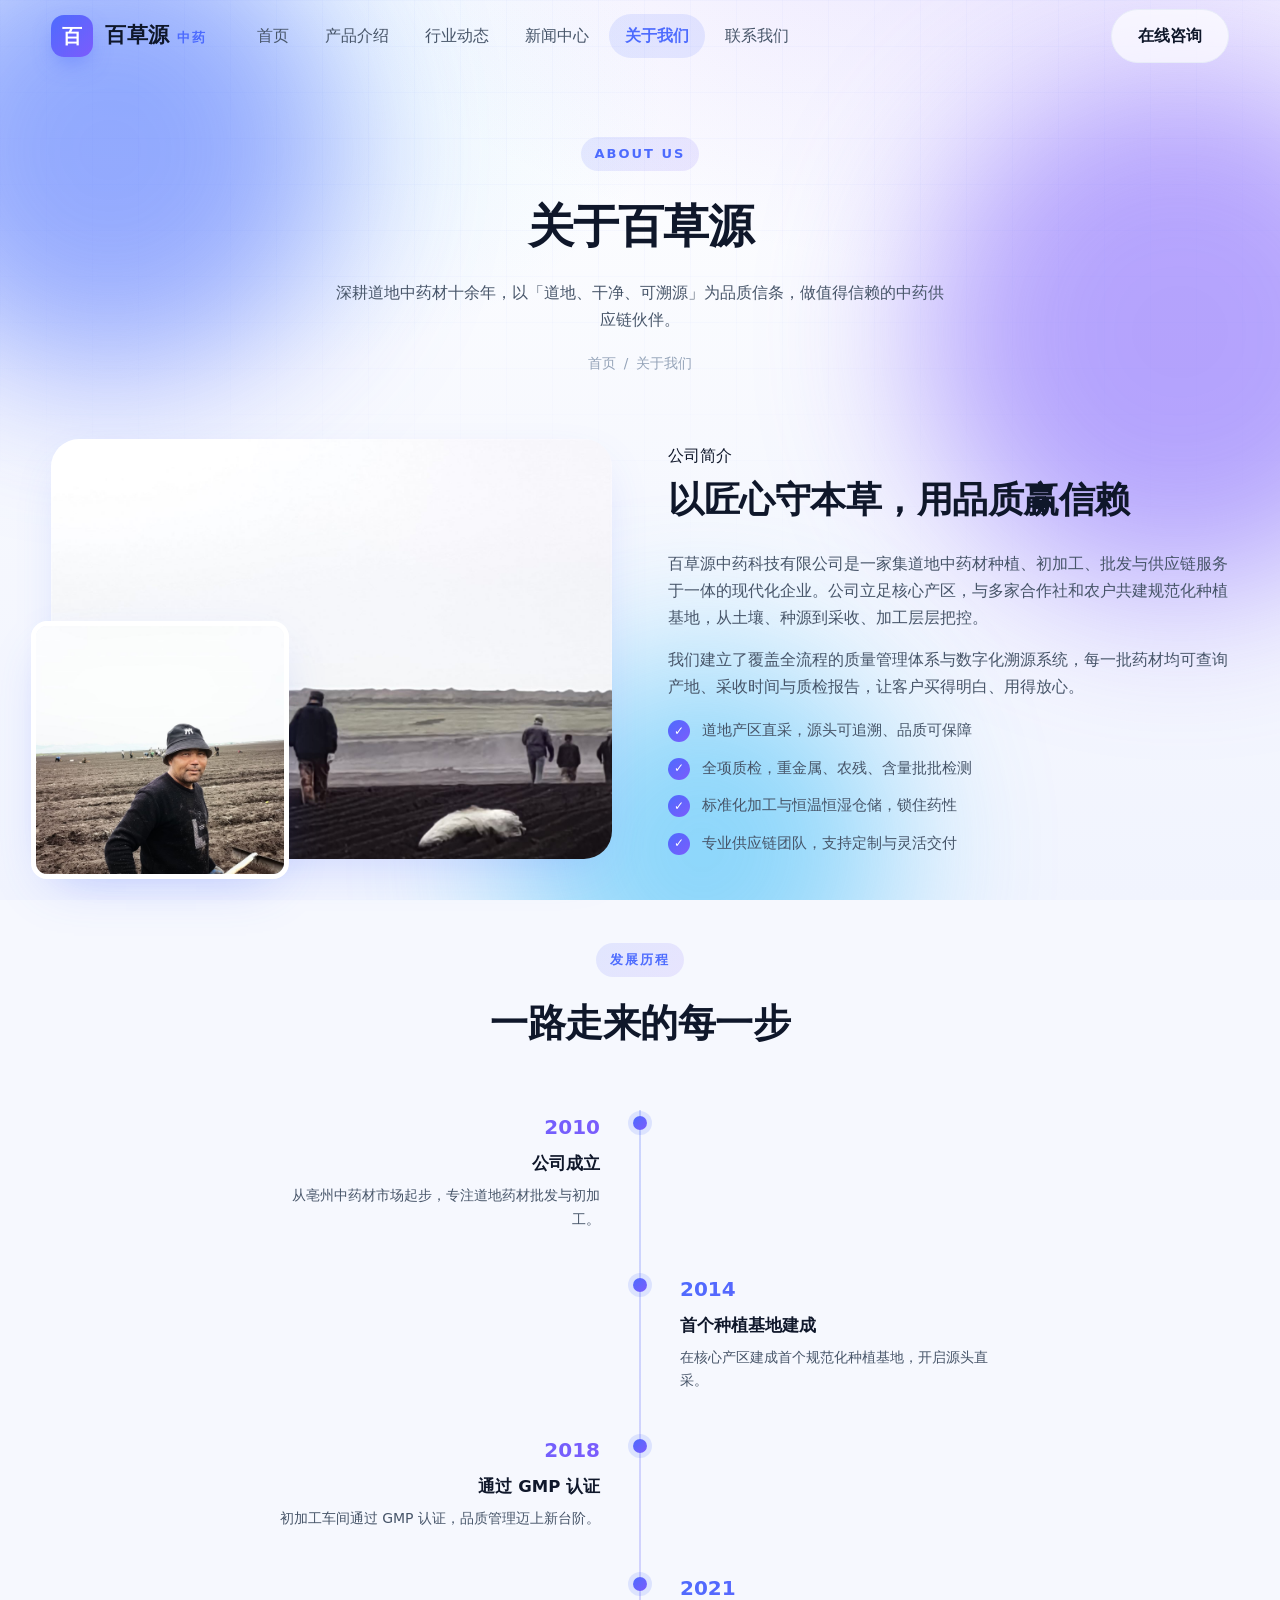
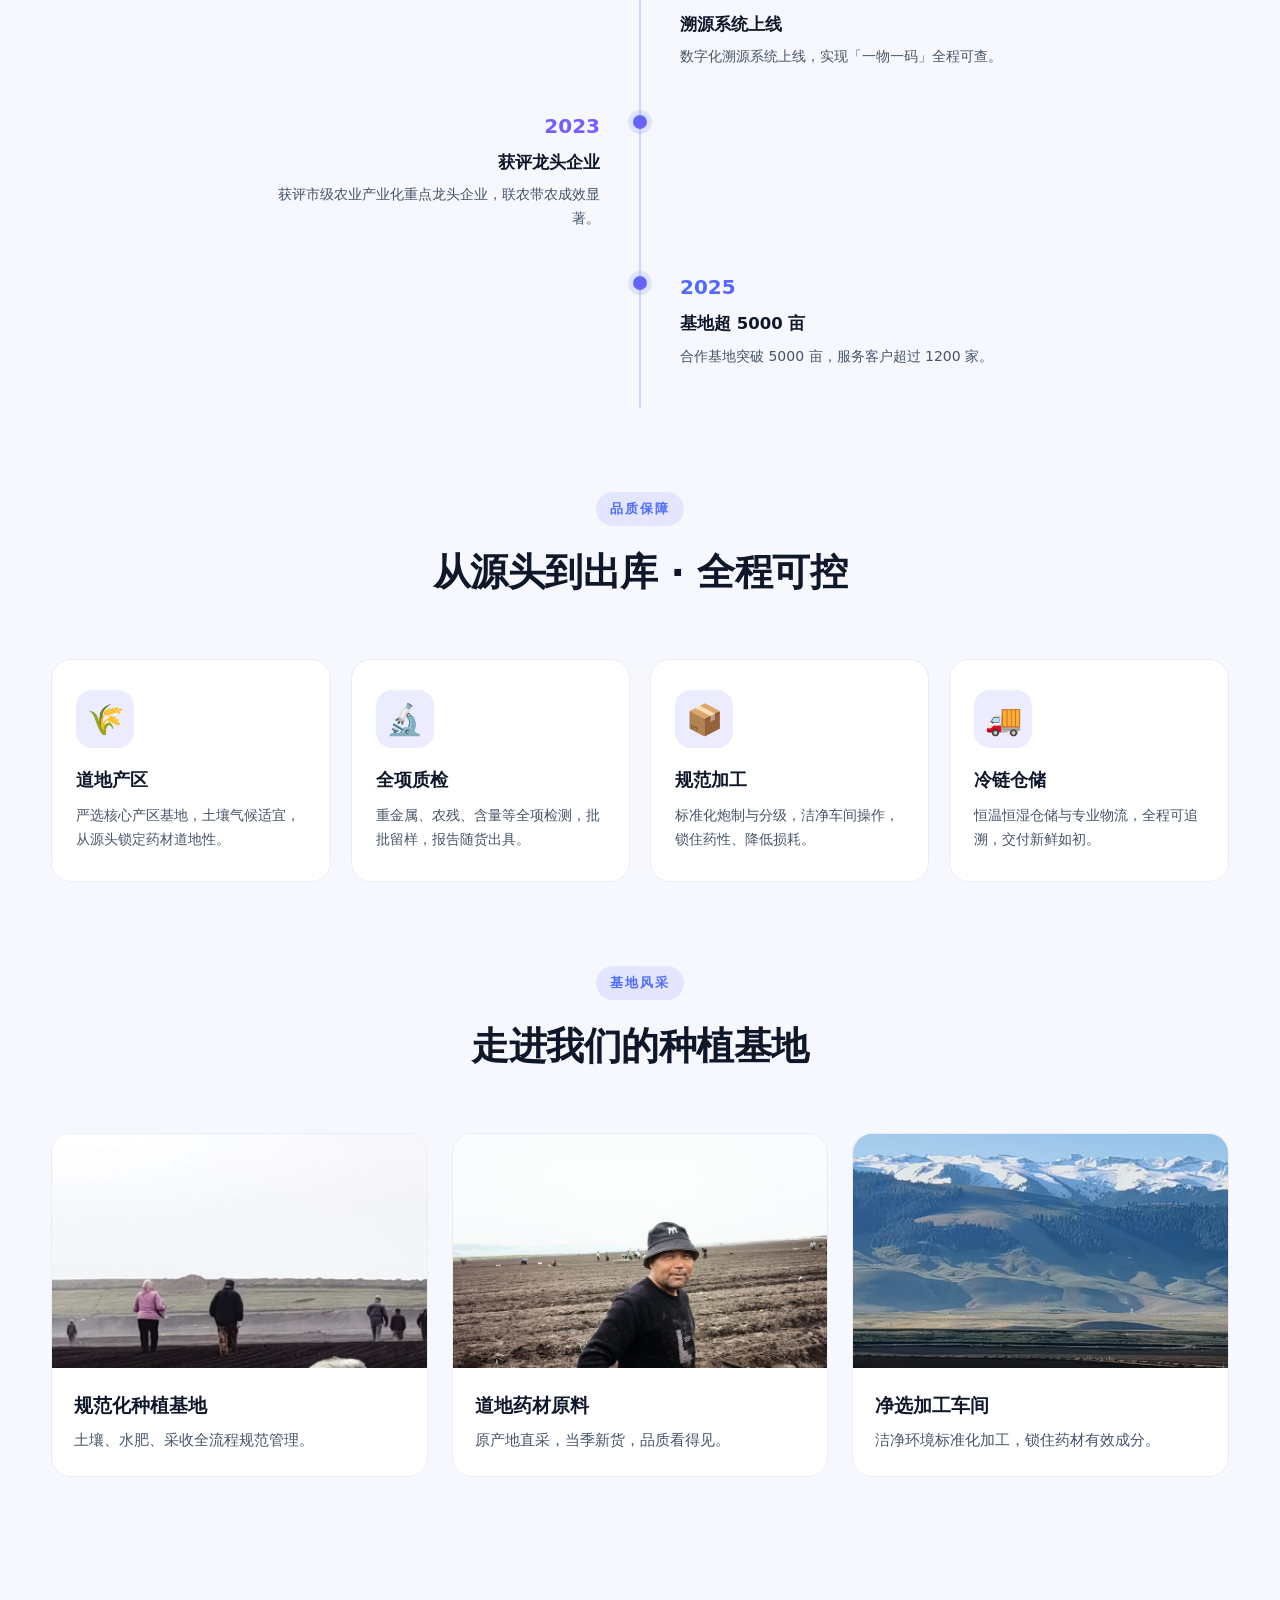
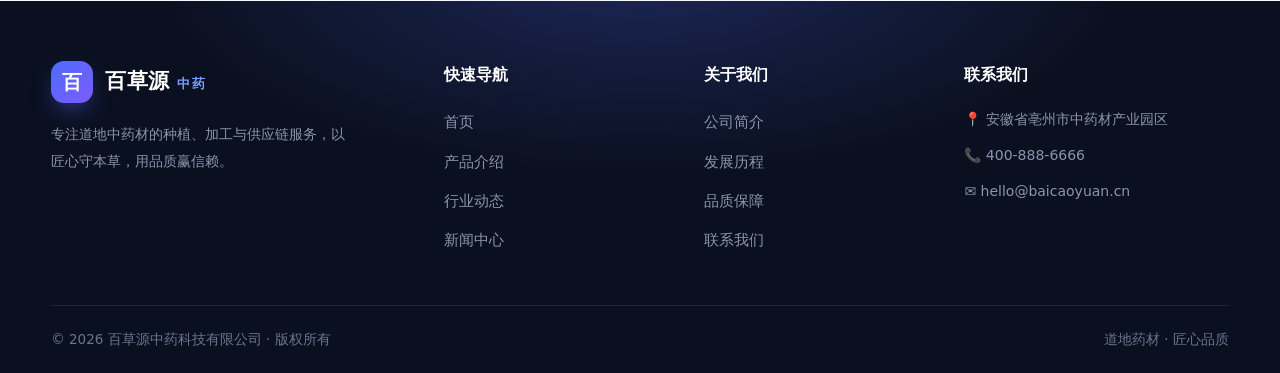
==== about.html @ f4ef61de "feat: 百草源中药公司官网（DeepSeek 光网风格静态站点）" ====
<!DOCTYPE html>
<html lang="zh-CN">
<head>
  <meta charset="UTF-8">
  <meta name="viewport" content="width=device-width, initial-scale=1.0">
  <title>关于我们 · 百草源中药</title>
  <meta name="description" content="了解百草源中药科技有限公司：公司简介、发展历程、品质保障体系与种植基地风采。">
  <link rel="icon" type="image/svg+xml" href="assets/images/favicon.svg">
  <link rel="stylesheet" href="assets/css/style.css">
</head>
<body>
  <div class="aurora" aria-hidden="true">
    <div class="aurora__orb aurora__orb--blue"></div>
    <div class="aurora__orb aurora__orb--violet"></div>
    <div class="aurora__orb aurora__orb--cyan"></div>
    <div class="aurora__grid"></div>
  </div>

  <header class="nav">
    <div class="container nav__inner">
      <a class="brand" href="index.html"><span class="brand__mark">百</span><span class="brand__text">百草源<small>中药</small></span></a>
      <nav class="nav__links" id="navLinks">
        <a href="index.html">首页</a>
        <a href="products.html">产品介绍</a>
        <a href="industry.html">行业动态</a>
        <a href="news.html">新闻中心</a>
        <a href="about.html" class="active">关于我们</a>
        <a href="contact.html">联系我们</a>
      </nav>
      <div class="nav__actions">
        <a class="btn btn--ghost" href="contact.html">在线咨询</a>
        <button class="nav__toggle" id="navToggle" aria-label="菜单"><span></span><span></span><span></span></button>
      </div>
    </div>
  </header>

  <main>
    <section class="page-head">
      <div class="container">
        <span class="tag">ABOUT US</span>
        <h1>关于百草源</h1>
        <p>深耕道地中药材十余年，以「道地、干净、可溯源」为品质信条，做值得信赖的中药供应链伙伴。</p>
        <div class="breadcrumb"><a href="index.html">首页</a><span>/</span><span>关于我们</span></div>
      </div>
    </section>

    <!-- 公司简介 -->
    <section class="section" style="padding-top:20px">
      <div class="container about-grid">
        <div class="about-media reveal">
          <div class="frame"><img src="assets/images/gallery-01.jpg" alt="百草源种植基地"></div>
          <div class="sub"><img src="assets/images/gallery-02.jpg" alt="药材实拍"></div>
        </div>
        <div class="about-copy reveal d1">
          <span class="tag">公司简介</span>
          <h2>以匠心守本草，用品质赢信赖</h2>
          <p>百草源中药科技有限公司是一家集道地中药材种植、初加工、批发与供应链服务于一体的现代化企业。公司立足核心产区，与多家合作社和农户共建规范化种植基地，从土壤、种源到采收、加工层层把控。</p>
          <p>我们建立了覆盖全流程的质量管理体系与数字化溯源系统，每一批药材均可查询产地、采收时间与质检报告，让客户买得明白、用得放心。</p>
          <ul class="points">
            <li>道地产区直采，源头可追溯、品质可保障</li>
            <li>全项质检，重金属、农残、含量批批检测</li>
            <li>标准化加工与恒温恒湿仓储，锁住药性</li>
            <li>专业供应链团队，支持定制与灵活交付</li>
          </ul>
        </div>
      </div>
    </section>

    <!-- 发展历程 -->
    <section class="section" id="history" style="padding-top:0">
      <div class="container">
        <div class="sec-head reveal">
          <span class="tag">发展历程</span>
          <h2>一路走来的每一步</h2>
        </div>
        <div class="timeline">
          <div class="tl-item reveal"><div class="year">2010</div><h4>公司成立</h4><p>从亳州中药材市场起步，专注道地药材批发与初加工。</p></div>
          <div class="tl-item reveal"><div class="year">2014</div><h4>首个种植基地建成</h4><p>在核心产区建成首个规范化种植基地，开启源头直采。</p></div>
          <div class="tl-item reveal"><div class="year">2018</div><h4>通过 GMP 认证</h4><p>初加工车间通过 GMP 认证，品质管理迈上新台阶。</p></div>
          <div class="tl-item reveal"><div class="year">2021</div><h4>溯源系统上线</h4><p>数字化溯源系统上线，实现「一物一码」全程可查。</p></div>
          <div class="tl-item reveal"><div class="year">2023</div><h4>获评龙头企业</h4><p>获评市级农业产业化重点龙头企业，联农带农成效显著。</p></div>
          <div class="tl-item reveal"><div class="year">2025</div><h4>基地超 5000 亩</h4><p>合作基地突破 5000 亩，服务客户超过 1200 家。</p></div>
        </div>
      </div>
    </section>

    <!-- 品质保障 -->
    <section class="section" id="quality" style="padding-top:0">
      <div class="container">
        <div class="sec-head reveal">
          <span class="tag">品质保障</span>
          <h2>从源头到出库 · 全程可控</h2>
        </div>
        <div class="features">
          <div class="feature reveal"><div class="feature__ico">🌾</div><h3>道地产区</h3><p>严选核心产区基地，土壤气候适宜，从源头锁定药材道地性。</p></div>
          <div class="feature reveal d1"><div class="feature__ico">🔬</div><h3>全项质检</h3><p>重金属、农残、含量等全项检测，批批留样，报告随货出具。</p></div>
          <div class="feature reveal d2"><div class="feature__ico">📦</div><h3>规范加工</h3><p>标准化炮制与分级，洁净车间操作，锁住药性、降低损耗。</p></div>
          <div class="feature reveal d3"><div class="feature__ico">🚚</div><h3>冷链仓储</h3><p>恒温恒湿仓储与专业物流，全程可追溯，交付新鲜如初。</p></div>
        </div>
      </div>
    </section>

    <!-- 基地风采 -->
    <section class="section" style="padding-top:0">
      <div class="container">
        <div class="sec-head reveal">
          <span class="tag">基地风采</span>
          <h2>走进我们的种植基地</h2>
        </div>
        <div class="news-grid">
          <div class="card reveal"><div class="card__media"><img src="assets/images/gallery-01.jpg" alt="基地一"></div><div class="card__body"><h3>规范化种植基地</h3><p>土壤、水肥、采收全流程规范管理。</p></div></div>
          <div class="card reveal d1"><div class="card__media"><img src="assets/images/gallery-02.jpg" alt="基地二"></div><div class="card__body"><h3>道地药材原料</h3><p>原产地直采，当季新货，品质看得见。</p></div></div>
          <div class="card reveal d2"><div class="card__media"><img src="assets/images/gallery-03.jpg" alt="基地三"></div><div class="card__body"><h3>净选加工车间</h3><p>洁净环境标准化加工，锁住药材有效成分。</p></div></div>
        </div>
      </div>
    </section>
  </main>

  <footer class="footer">
    <div class="container">
      <div class="footer__inner">
        <div>
          <a class="brand" href="index.html"><span class="brand__mark">百</span><span class="brand__text">百草源<small>中药</small></span></a>
          <p class="about">专注道地中药材的种植、加工与供应链服务，以匠心守本草，用品质赢信赖。</p>
        </div>
        <div class="footer__col">
          <h4>快速导航</h4>
          <ul><li><a href="index.html">首页</a></li><li><a href="products.html">产品介绍</a></li><li><a href="industry.html">行业动态</a></li><li><a href="news.html">新闻中心</a></li></ul>
        </div>
        <div class="footer__col">
          <h4>关于我们</h4>
          <ul><li><a href="about.html">公司简介</a></li><li><a href="about.html#history">发展历程</a></li><li><a href="about.html#quality">品质保障</a></li><li><a href="contact.html">联系我们</a></li></ul>
        </div>
        <div class="footer__col">
          <h4>联系我们</h4>
          <ul class="footer__contact">
            <li>📍 安徽省亳州市中药材产业园区</li>
            <li>📞 400-888-6666</li>
            <li>✉️ hello@baicaoyuan.cn</li>
          </ul>
        </div>
      </div>
      <div class="footer__bottom">
        <span>© <span data-year></span> 百草源中药科技有限公司 · 版权所有</span>
        <span>道地药材 · 匠心品质</span>
      </div>
    </div>
  </footer>

  <button class="toTop" id="toTop" aria-label="回到顶部">↑</button>
  <div class="toast" id="toast"></div>
  <script src="assets/js/main.js"></script>
</body>
</html>
---- assets/css/style.css ----
/* ============================================================
   百草源中药 · 官网样式
   设计语言：DeepSeek 光网风格
   浅色底 · 蓝紫渐变 · 柔和光晕 · 光网网格 · 圆角卡片 · 现代排版
   ============================================================ */

:root {
  --blue: #4D6BFE;
  --blue-600: #3b57e0;
  --violet: #7C5CFC;
  --purple: #8B5CF6;
  --cyan: #38BDF8;
  --ink: #0f172a;
  --ink-2: #475569;
  --ink-3: #94a3b8;
  --bg: #f6f8fe;
  --card: #ffffff;
  --line: #e8ecf8;
  --grad: linear-gradient(135deg, #4D6BFE 0%, #7C5CFC 100%);
  --grad-soft: linear-gradient(135deg, rgba(77,107,254,.12), rgba(124,92,252,.12));
  --radius: 20px;
  --radius-lg: 28px;
  --shadow: 0 18px 50px -18px rgba(77, 107, 254, .28);
  --shadow-sm: 0 6px 24px -10px rgba(15, 23, 42, .12);
  --font: "PingFang SC", "Microsoft YaHei", "Helvetica Neue", system-ui, -apple-system, "Segoe UI", Roboto, Arial, sans-serif;
  --ease: cubic-bezier(.22, .61, .36, 1);
}

* { margin: 0; padding: 0; box-sizing: border-box; }
html { scroll-behavior: smooth; -webkit-text-size-adjust: 100%; }
body {
  font-family: var(--font);
  color: var(--ink);
  background: var(--bg);
  line-height: 1.7;
  overflow-x: hidden;
  min-height: 100vh;
}
img { max-width: 100%; display: block; }
a { color: inherit; text-decoration: none; }
ul { list-style: none; }
button { font-family: inherit; cursor: pointer; border: none; background: none; }
.container { width: min(1180px, 92%); margin-inline: auto; }
.section { padding: 84px 0; position: relative; }

/* ---------- 光网背景 ---------- */
.aurora {
  position: fixed; inset: 0; z-index: -2; overflow: hidden;
  background:
    radial-gradient(1200px 600px at 80% -10%, rgba(124, 92, 252, .16), transparent 60%),
    radial-gradient(900px 500px at 10% 10%, rgba(56, 189, 248, .14), transparent 60%),
    linear-gradient(180deg, #ffffff 0%, #f6f8fe 55%, #f1f4fe 100%);
}
.aurora__grid {
  position: absolute; inset: 0; opacity: .55;
  background-image:
    linear-gradient(rgba(77, 107, 254, .05) 1px, transparent 1px),
    linear-gradient(90deg, rgba(77, 107, 254, .05) 1px, transparent 1px);
  background-size: 46px 46px;
  -webkit-mask-image: radial-gradient(ellipse 90% 70% at 50% 0%, #000 40%, transparent 100%);
          mask-image: radial-gradient(ellipse 90% 70% at 50% 0%, #000 40%, transparent 100%);
}
.aurora__orb { position: absolute; border-radius: 50%; filter: blur(80px); opacity: .55; }
.aurora__orb--blue  { width: 460px; height: 460px; left: -120px; top: -80px; background: #4D6BFE; animation: float1 14s var(--ease) infinite; }
.aurora__orb--violet{ width: 520px; height: 520px; right: -160px; top: 8%; background: #7C5CFC; animation: float2 18s var(--ease) infinite; }
.aurora__orb--cyan  { width: 380px; height: 380px; left: 40%; bottom: -140px; background: #38BDF8; animation: float3 20s var(--ease) infinite; }
@keyframes float1 { 50% { transform: translate(40px, 60px) scale(1.08); } }
@keyframes float2 { 50% { transform: translate(-50px, 40px) scale(1.12); } }
@keyframes float3 { 50% { transform: translate(30px, -50px) scale(1.05); } }

/* ---------- 导航 ---------- */
.nav {
  position: sticky; top: 0; z-index: 50;
  transition: background .3s, box-shadow .3s, border-color .3s;
  border-bottom: 1px solid transparent;
}
.nav.scrolled {
  background: rgba(255, 255, 255, .8);
  backdrop-filter: saturate(180%) blur(14px);
  -webkit-backdrop-filter: saturate(180%) blur(14px);
  border-bottom-color: var(--line);
  box-shadow: 0 6px 30px -18px rgba(15, 23, 42, .18);
}
.nav__inner { display: flex; align-items: center; gap: 26px; height: 72px; }
.brand { display: flex; align-items: center; gap: 12px; flex-shrink: 0; }
.brand__mark {
  width: 42px; height: 42px; display: grid; place-items: center;
  background: var(--grad); color: #fff; font-weight: 700; font-size: 20px;
  border-radius: 13px; box-shadow: 0 10px 24px -8px rgba(77, 107, 254, .7);
  position: relative; overflow: hidden;
}
.brand__mark::after {
  content: ""; position: absolute; inset: 0;
  background: linear-gradient(120deg, transparent 30%, rgba(255,255,255,.5) 50%, transparent 70%);
  transform: translateX(-100%); animation: shine 4.5s var(--ease) infinite;
}
@keyframes shine { 60%, 100% { transform: translateX(100%); } }
.brand__text { font-size: 21px; font-weight: 800; letter-spacing: .5px; display: flex; align-items: baseline; gap: 7px; }
.brand__text small { font-size: 13px; font-weight: 600; color: var(--blue); letter-spacing: 2px; }
.nav__links { display: flex; gap: 4px; margin-left: 8px; }
.nav__links a {
  padding: 9px 16px; border-radius: 999px; font-size: 15.5px; font-weight: 500;
  color: var(--ink-2); transition: color .2s, background .2s; white-space: nowrap;
}
.nav__links a:hover { color: var(--blue); background: rgba(77, 107, 254, .08); }
.nav__links a.active { color: var(--blue); background: rgba(77, 107, 254, .12); font-weight: 600; }
.nav__actions { margin-left: auto; display: flex; align-items: center; gap: 12px; }
.nav__toggle { display: none; width: 42px; height: 42px; border-radius: 12px; border: 1px solid var(--line); background: #fff; }
.nav__toggle span { display: block; width: 18px; height: 2px; background: var(--ink); margin: 4px auto; border-radius: 2px; transition: .3s; }
.nav__toggle.open span:nth-child(1) { transform: translateY(6px) rotate(45deg); }
.nav__toggle.open span:nth-child(2) { opacity: 0; }
.nav__toggle.open span:nth-child(3) { transform: translateY(-6px) rotate(-45deg); }

/* ---------- 按钮 ---------- */
.btn {
  display: inline-flex; align-items: center; justify-content: center; gap: 8px;
  padding: 13px 26px; border-radius: 999px; font-size: 15.5px; font-weight: 600;
  transition: transform .2s var(--ease), box-shadow .2s, background .2s, color .2s;
  white-space: nowrap;
}
.btn--primary { background: var(--grad); color: #fff; box-shadow: 0 14px 30px -12px rgba(77, 107, 254, .8); }
.btn--primary:hover { transform: translateY(-2px); box-shadow: 0 20px 40px -14px rgba(77, 107, 254, .9); }
.btn--ghost { background: rgba(255, 255, 255, .7); border: 1px solid var(--line); color: var(--ink); }
.btn--ghost:hover { border-color: var(--blue); color: var(--blue); transform: translateY(-2px); }
.btn--white { background: #fff; color: var(--blue); box-shadow: 0 12px 28px -14px rgba(15,23,42,.4); }
.btn--white:hover { transform: translateY(-2px); }

/* ---------- Hero ---------- */
.hero { position: relative; padding: 76px 0 96px; }
.hero__inner { display: grid; grid-template-columns: 1.05fr .95fr; gap: 56px; align-items: center; }
.hero__eyebrow {
  display: inline-flex; align-items: center; gap: 8px; padding: 7px 15px;
  border-radius: 999px; background: var(--grad-soft); color: var(--blue);
  font-size: 14px; font-weight: 600; margin-bottom: 22px;
}
.hero__eyebrow::before { content: ""; width: 8px; height: 8px; border-radius: 50%; background: var(--grad); }
.hero h1 { font-size: clamp(34px, 5vw, 56px); line-height: 1.15; font-weight: 800; letter-spacing: -1px; }
.hero h1 .grad {
  background: var(--grad); -webkit-background-clip: text; background-clip: text; color: transparent;
}
.hero__sub { margin: 22px 0 32px; color: var(--ink-2); font-size: 18px; max-width: 52ch; }
.hero__cta { display: flex; gap: 14px; flex-wrap: wrap; }
.hero__trust { display: flex; gap: 28px; margin-top: 38px; flex-wrap: wrap; }
.hero__trust div b { display: block; font-size: 20px; font-weight: 800; color: var(--ink); }
.hero__trust div span { font-size: 13.5px; color: var(--ink-3); }

.hero__media { position: relative; }
.hero__frame {
  position: relative; border-radius: var(--radius-lg); overflow: hidden;
  aspect-ratio: 4 / 3; box-shadow: var(--shadow); border: 1px solid rgba(255,255,255,.7);
  background: #e9edfb;
}
.hero__frame img { width: 100%; height: 100%; object-fit: cover; position: absolute; inset: 0; opacity: 0; transition: opacity 1s var(--ease); }
.hero__frame img.active { opacity: 1; }
.hero__dots { position: absolute; bottom: 16px; left: 50%; transform: translateX(-50%); display: flex; gap: 8px; z-index: 3; }
.hero__dots button { width: 9px; height: 9px; border-radius: 999px; background: rgba(255,255,255,.55); transition: .3s; }
.hero__dots button.active { width: 26px; background: #fff; }
.hero__badge {
  position: absolute; top: 22px; left: 22px; z-index: 3; background: rgba(255,255,255,.85);
  backdrop-filter: blur(8px); border: 1px solid rgba(255,255,255,.9); border-radius: 16px;
  padding: 12px 18px; box-shadow: var(--shadow-sm); display: flex; align-items: center; gap: 12px;
}
.hero__badge b { font-size: 22px; background: var(--grad); -webkit-background-clip: text; background-clip: text; color: transparent; }
.hero__badge span { font-size: 13px; color: var(--ink-2); line-height: 1.4; }
.hero__float {
  position: absolute; right: -14px; bottom: 34px; z-index: 3; background: #fff; border-radius: 18px;
  padding: 14px 18px; box-shadow: var(--shadow); display: flex; align-items: center; gap: 12px;
  animation: bob 5s var(--ease) infinite;
}
.hero__float .ico { width: 42px; height: 42px; border-radius: 12px; background: var(--grad-soft); display: grid; place-items: center; color: var(--blue); font-size: 20px; }
.hero__float b { display: block; font-size: 15px; }
.hero__float span { font-size: 12.5px; color: var(--ink-3); }
@keyframes bob { 50% { transform: translateY(-10px); } }

/* ---------- 统计条 ---------- */
.stats { margin-top: -24px; position: relative; z-index: 4; }
.stats__inner {
  display: grid; grid-template-columns: repeat(4, 1fr); gap: 18px;
  background: #fff; border: 1px solid var(--line); border-radius: var(--radius-lg);
  padding: 32px 24px; box-shadow: var(--shadow);
}
.stat { text-align: center; position: relative; }
.stat + .stat::before { content: ""; position: absolute; left: 0; top: 12%; height: 76%; width: 1px; background: var(--line); }
.stat b { font-size: clamp(28px, 3.4vw, 40px); font-weight: 800; background: var(--grad); -webkit-background-clip: text; background-clip: text; color: transparent; }
.stat span { display: block; color: var(--ink-2); font-size: 14.5px; margin-top: 4px; }

/* ---------- 区块标题 ---------- */
.sec-head { max-width: 640px; margin: 0 auto 54px; text-align: center; }
.sec-head--left { margin: 0 0 40px; text-align: left; }
.sec-head .tag {
  display: inline-block; font-size: 13px; font-weight: 700; letter-spacing: 2px;
  color: var(--blue); background: var(--grad-soft); padding: 6px 14px; border-radius: 999px; margin-bottom: 14px;
}
.sec-head h2 { font-size: clamp(26px, 3.4vw, 38px); font-weight: 800; letter-spacing: -.5px; }
.sec-head p { color: var(--ink-2); margin-top: 14px; font-size: 16.5px; }

/* ---------- 品类卡片 ---------- */
.cats { display: grid; grid-template-columns: repeat(4, 1fr); gap: 20px; }
.cat {
  background: #fff; border: 1px solid var(--line); border-radius: var(--radius);
  padding: 30px 26px; transition: transform .3s var(--ease), box-shadow .3s, border-color .3s;
  position: relative; overflow: hidden;
}
.cat::after { content: ""; position: absolute; inset: 0; background: var(--grad); opacity: 0; transition: opacity .3s; }
.cat:hover { transform: translateY(-6px); box-shadow: var(--shadow); border-color: transparent; }
.cat:hover * { position: relative; z-index: 2; color: #fff; }
.cat:hover::after { opacity: .96; }
.cat__ico {
  width: 54px; height: 54px; border-radius: 15px; background: var(--grad-soft);
  display: grid; place-items: center; font-size: 26px; margin-bottom: 18px; transition: .3s;
}
.cat:hover .cat__ico { background: rgba(255,255,255,.2); }
.cat h3 { font-size: 19px; font-weight: 700; margin-bottom: 8px; }
.cat p { font-size: 14.5px; color: var(--ink-2); transition: color .3s; }
.cat:hover p { color: rgba(255,255,255,.85); }
.cat__more { display: inline-flex; align-items: center; gap: 6px; margin-top: 16px; font-size: 14px; font-weight: 600; color: var(--blue); transition: color .3s; }
.cat:hover .cat__more { color: #fff; }

/* ---------- 产品 ---------- */
.products { display: grid; grid-template-columns: repeat(3, 1fr); gap: 24px; }
.card {
  background: #fff; border: 1px solid var(--line); border-radius: var(--radius); overflow: hidden;
  transition: transform .3s var(--ease), box-shadow .3s; display: flex; flex-direction: column;
}
.card:hover { transform: translateY(-8px); box-shadow: var(--shadow); }
.card__media { position: relative; aspect-ratio: 4 / 3; overflow: hidden; background: #eef1fb; }
.card__media img { width: 100%; height: 100%; object-fit: cover; transition: transform .6s var(--ease); }
.card:hover .card__media img { transform: scale(1.07); }
.card__tag {
  position: absolute; top: 14px; left: 14px; background: rgba(255,255,255,.9); backdrop-filter: blur(6px);
  color: var(--blue); font-size: 12.5px; font-weight: 600; padding: 5px 12px; border-radius: 999px;
}
.card__body { padding: 22px 22px 24px; display: flex; flex-direction: column; flex: 1; }
.card__body h3 { font-size: 18.5px; font-weight: 700; margin-bottom: 6px; }
.card__body .latin { font-size: 12.5px; color: var(--ink-3); font-style: italic; margin-bottom: 10px; }
.card__body p { font-size: 14.5px; color: var(--ink-2); flex: 1; }
.card__foot { margin-top: 16px; padding-top: 16px; border-top: 1px dashed var(--line); display: flex; align-items: center; justify-content: space-between; }
.card__foot span { font-size: 13px; color: var(--ink-3); }
.card__foot .link { font-size: 14px; font-weight: 600; color: var(--blue); display: inline-flex; align-items: center; gap: 5px; }
.card__foot .link:hover { gap: 9px; } .card__foot .link { transition: gap .2s; }

/* 筛选 */
.filter { display: flex; gap: 10px; flex-wrap: wrap; justify-content: center; margin-bottom: 42px; }
.filter button {
  padding: 10px 20px; border-radius: 999px; font-size: 14.5px; font-weight: 600; color: var(--ink-2);
  background: #fff; border: 1px solid var(--line); transition: .25s;
}
.filter button:hover { color: var(--blue); border-color: var(--blue); }
.filter button.active { background: var(--grad); color: #fff; border-color: transparent; box-shadow: 0 10px 24px -10px rgba(77,107,254,.8); }

/* ---------- 新闻 / 动态 ---------- */
.news-grid { display: grid; grid-template-columns: repeat(3, 1fr); gap: 24px; }
.news-grid .card__media { aspect-ratio: 16 / 10; }
.meta { display: flex; align-items: center; gap: 14px; font-size: 13px; color: var(--ink-3); margin-bottom: 10px; }
.meta .chip { background: var(--grad-soft); color: var(--blue); font-weight: 600; padding: 3px 10px; border-radius: 999px; }

.list { display: flex; flex-direction: column; gap: 16px; }
.list-item {
  display: grid; grid-template-columns: 190px 1fr; gap: 22px; background: #fff; border: 1px solid var(--line);
  border-radius: var(--radius); padding: 18px; transition: transform .25s var(--ease), box-shadow .25s;
}
.list-item:hover { transform: translateX(6px); box-shadow: var(--shadow-sm); }
.list-item__media { aspect-ratio: 16/11; border-radius: 14px; overflow: hidden; background: #eef1fb; }
.list-item__media img { width: 100%; height: 100%; object-fit: cover; }
.list-item__body { display: flex; flex-direction: column; }
.list-item__body h3 { font-size: 17.5px; font-weight: 700; margin-bottom: 8px; }
.list-item__body p { font-size: 14.5px; color: var(--ink-2); flex: 1; }
.list-item__body .date { font-size: 13px; color: var(--ink-3); margin-top: 10px; }

/* ---------- 品质保障 ---------- */
.features { display: grid; grid-template-columns: repeat(4, 1fr); gap: 20px; }
.feature { background: #fff; border: 1px solid var(--line); border-radius: var(--radius); padding: 30px 24px; transition: .3s var(--ease); }
.feature:hover { transform: translateY(-5px); box-shadow: var(--shadow-sm); border-color: rgba(77,107,254,.35); }
.feature__ico { font-size: 30px; width: 58px; height: 58px; display: grid; place-items: center; border-radius: 16px; background: var(--grad-soft); margin-bottom: 18px; }
.feature h3 { font-size: 17.5px; font-weight: 700; margin-bottom: 8px; }
.feature p { font-size: 14px; color: var(--ink-2); }

/* ---------- 视频 ---------- */
.videos { display: grid; grid-template-columns: repeat(2, 1fr); gap: 24px; }
.video { background: #fff; border: 1px solid var(--line); border-radius: var(--radius); overflow: hidden; }
.video video { width: 100%; aspect-ratio: 16 / 9; object-fit: cover; background: #000; display: block; }
.video__body { padding: 18px 22px; }
.video__body h3 { font-size: 16.5px; font-weight: 700; margin-bottom: 4px; }
.video__body span { font-size: 13px; color: var(--ink-3); }

/* ---------- CTA ---------- */
.cta { border-radius: var(--radius-lg); background: var(--grad); padding: 58px 48px; text-align: center; color: #fff; position: relative; overflow: hidden; }
.cta::before, .cta::after { content: ""; position: absolute; border-radius: 50%; filter: blur(60px); opacity: .5; }
.cta::before { width: 300px; height: 300px; left: -80px; top: -100px; background: #38BDF8; }
.cta::after { width: 320px; height: 320px; right: -90px; bottom: -120px; background: #4D6BFE; }
.cta h2 { font-size: clamp(24px, 3.4vw, 34px); font-weight: 800; position: relative; z-index: 2; }
.cta p { margin: 14px auto 30px; max-width: 56ch; opacity: .92; position: relative; z-index: 2; }
.cta .btn { position: relative; z-index: 2; }

/* ---------- 关于 / 时间线 ---------- */
.about-grid { display: grid; grid-template-columns: 1fr 1fr; gap: 56px; align-items: center; }
.about-media { position: relative; }
.about-media .frame { border-radius: var(--radius-lg); overflow: hidden; box-shadow: var(--shadow); aspect-ratio: 4/3; }
.about-media .frame img { width: 100%; height: 100%; object-fit: cover; }
.about-media .sub { position: absolute; left: -20px; bottom: -20px; border-radius: 16px; overflow: hidden; width: 46%; aspect-ratio: 1; border: 5px solid #fff; box-shadow: var(--shadow); }
.about-media .sub img { width: 100%; height: 100%; object-fit: cover; }
.about-copy h2 { font-size: clamp(26px, 3.4vw, 36px); font-weight: 800; letter-spacing: -.5px; margin-bottom: 20px; }
.about-copy p { color: var(--ink-2); margin-bottom: 14px; }
.about-copy .points { margin-top: 18px; display: grid; gap: 12px; }
.about-copy .points li { display: flex; gap: 12px; align-items: flex-start; font-size: 15px; color: var(--ink-2); }
.about-copy .points li::before { content: "✓"; flex-shrink: 0; width: 22px; height: 22px; border-radius: 50%; background: var(--grad); color: #fff; display: grid; place-items: center; font-size: 12px; margin-top: 2px; }

.timeline { position: relative; max-width: 820px; margin: 0 auto; }
.timeline::before { content: ""; position: absolute; left: 50%; transform: translateX(-50%); top: 0; bottom: 0; width: 2px; background: linear-gradient(var(--blue), var(--violet)); opacity: .25; }
.tl-item { position: relative; width: 50%; padding: 0 40px 40px; }
.tl-item:nth-child(odd) { left: 0; text-align: right; }
.tl-item:nth-child(even) { left: 50%; }
.tl-item::before { content: ""; position: absolute; top: 6px; width: 14px; height: 14px; border-radius: 50%; background: var(--grad); box-shadow: 0 0 0 5px rgba(77,107,254,.15); }
.tl-item:nth-child(odd)::before { right: -7px; }
.tl-item:nth-child(even)::before { left: -7px; }
.tl-item .year { font-weight: 800; font-size: 20px; background: var(--grad); -webkit-background-clip: text; background-clip: text; color: transparent; }
.tl-item h4 { font-size: 16.5px; font-weight: 700; margin: 6px 0; }
.tl-item p { font-size: 14px; color: var(--ink-2); }

/* ---------- 联系 ---------- */
.contact-grid { display: grid; grid-template-columns: .9fr 1.1fr; gap: 32px; }
.contact-info { display: grid; gap: 16px; }
.cinfo { background: #fff; border: 1px solid var(--line); border-radius: var(--radius); padding: 22px 24px; display: flex; gap: 16px; align-items: flex-start; transition: .25s; }
.cinfo:hover { border-color: rgba(77,107,254,.4); box-shadow: var(--shadow-sm); }
.cinfo .ico { width: 48px; height: 48px; flex-shrink: 0; border-radius: 14px; background: var(--grad-soft); display: grid; place-items: center; font-size: 22px; }
.cinfo b { display: block; font-size: 16px; margin-bottom: 3px; }
.cinfo span { font-size: 14px; color: var(--ink-2); }
.form { background: #fff; border: 1px solid var(--line); border-radius: var(--radius-lg); padding: 34px; box-shadow: var(--shadow-sm); }
.form h3 { font-size: 22px; font-weight: 800; margin-bottom: 6px; }
.form > p { font-size: 14.5px; color: var(--ink-3); margin-bottom: 24px; }
.field { margin-bottom: 18px; }
.field label { display: block; font-size: 14px; font-weight: 600; margin-bottom: 8px; color: var(--ink-2); }
.field input, .field textarea, .field select {
  width: 100%; padding: 13px 16px; border-radius: 13px; border: 1.5px solid var(--line);
  font-family: inherit; font-size: 15px; color: var(--ink); background: #fbfcff; transition: border-color .2s, box-shadow .2s;
}
.field input:focus, .field textarea:focus, .field select:focus { outline: none; border-color: var(--blue); box-shadow: 0 0 0 4px rgba(77,107,254,.12); background: #fff; }
.field textarea { resize: vertical; min-height: 120px; }
.form .row { display: grid; grid-template-columns: 1fr 1fr; gap: 16px; }

/* ---------- 页脚 ---------- */
.footer { background: #0b1020; color: #b6bfd6; margin-top: 40px; position: relative; overflow: hidden; }
.footer::before { content: ""; position: absolute; inset: 0; background: radial-gradient(700px 300px at 50% -10%, rgba(77,107,254,.25), transparent 70%); }
.footer__inner { position: relative; z-index: 2; display: grid; grid-template-columns: 1.6fr 1fr 1fr 1.2fr; gap: 40px; padding: 60px 0 40px; }
.footer .brand__text { color: #fff; }
.footer .brand__text small { color: #7c9bff; }
.footer .about { margin-top: 18px; font-size: 14px; line-height: 1.9; color: #8b94ad; max-width: 34ch; }
.footer h4 { color: #fff; font-size: 16px; font-weight: 700; margin-bottom: 20px; }
.footer__col ul li { margin-bottom: 12px; }
.footer__col ul a { font-size: 14.5px; color: #8b94ad; transition: color .2s; }
.footer__col ul a:hover { color: #7c9bff; }
.footer__contact li { display: flex; gap: 10px; font-size: 14px; color: #8b94ad; margin-bottom: 14px; }
.footer__bottom { position: relative; z-index: 2; border-top: 1px solid rgba(255,255,255,.08); padding: 22px 0; font-size: 13.5px; color: #6b7490; display: flex; justify-content: space-between; gap: 12px; flex-wrap: wrap; }

/* ---------- 辅助 ---------- */
.toTop {
  position: fixed; right: 26px; bottom: 26px; z-index: 60; width: 46px; height: 46px; border-radius: 50%;
  background: var(--grad); color: #fff; font-size: 20px; box-shadow: var(--shadow);
  opacity: 0; pointer-events: none; transform: translateY(12px); transition: .3s var(--ease);
}
.toTop.show { opacity: 1; pointer-events: auto; transform: none; }
.toast {
  position: fixed; left: 50%; bottom: 30px; transform: translateX(-50%) translateY(20px); z-index: 80;
  background: var(--ink); color: #fff; padding: 13px 24px; border-radius: 999px; font-size: 14.5px;
  opacity: 0; pointer-events: none; transition: .35s var(--ease); box-shadow: var(--shadow);
}
.toast.show { opacity: 1; transform: translateX(-50%); }

/* ---------- 页头横幅 ---------- */
.page-head { padding: 64px 0 44px; text-align: center; position: relative; }
.page-head .tag { display: inline-block; font-size: 13px; font-weight: 700; letter-spacing: 2px; color: var(--blue); background: var(--grad-soft); padding: 6px 14px; border-radius: 999px; margin-bottom: 16px; }
.page-head h1 { font-size: clamp(30px, 4.5vw, 46px); font-weight: 800; letter-spacing: -1px; }
.page-head p { color: var(--ink-2); margin-top: 14px; max-width: 60ch; margin-inline: auto; }
.breadcrumb { display: flex; gap: 8px; justify-content: center; font-size: 13.5px; color: var(--ink-3); margin-top: 18px; }
.breadcrumb a:hover { color: var(--blue); }

/* ---------- 显示动画 ---------- */
.reveal { opacity: 0; transform: translateY(26px); transition: opacity .7s var(--ease), transform .7s var(--ease); }
.reveal.visible { opacity: 1; transform: none; }
.reveal.d1 { transition-delay: .08s; } .reveal.d2 { transition-delay: .16s; }
.reveal.d3 { transition-delay: .24s; } .reveal.d4 { transition-delay: .32s; }

/* ---------- 响应式 ---------- */
@media (max-width: 980px) {
  .hero__inner { grid-template-columns: 1fr; gap: 40px; }
  .hero__media { max-width: 560px; margin-inline: auto; width: 100%; }
  .stats__inner { grid-template-columns: repeat(2, 1fr); gap: 26px 18px; }
  .stat:nth-child(3)::before { display: none; }
  .cats, .features { grid-template-columns: repeat(2, 1fr); }
  .products, .news-grid { grid-template-columns: repeat(2, 1fr); }
  .about-grid { grid-template-columns: 1fr; }
  .contact-grid { grid-template-columns: 1fr; }
  .footer__inner { grid-template-columns: 1fr 1fr; }
  .nav__links {
    position: fixed; inset: 72px 0 auto 0; flex-direction: column; background: rgba(255,255,255,.96);
    backdrop-filter: blur(16px); padding: 16px 4%; gap: 6px; border-bottom: 1px solid var(--line);
    transform: translateY(-12px); opacity: 0; pointer-events: none; transition: .3s var(--ease); box-shadow: var(--shadow-sm);
  }
  .nav__links.open { transform: none; opacity: 1; pointer-events: auto; }
  .nav__toggle { display: block; }
  .nav__actions .btn { display: none; }
}
@media (max-width: 620px) {
  .section { padding: 60px 0; }
  .cats, .features, .products, .news-grid, .videos { grid-template-columns: 1fr; }
  .stats__inner { grid-template-columns: 1fr 1fr; }
  .stat + .stat::before { display: none; }
  .list-item { grid-template-columns: 1fr; }
  .form .row { grid-template-columns: 1fr; }
  .footer__inner { grid-template-columns: 1fr; }
  .hero__cta { flex-direction: column; }
  .hero__cta .btn { width: 100%; }
  .timeline::before { left: 14px; }
  .tl-item { width: 100%; left: 0 !important; text-align: left !important; padding: 0 0 34px 44px; }
  .tl-item::before { left: 7px !important; right: auto !important; }
}
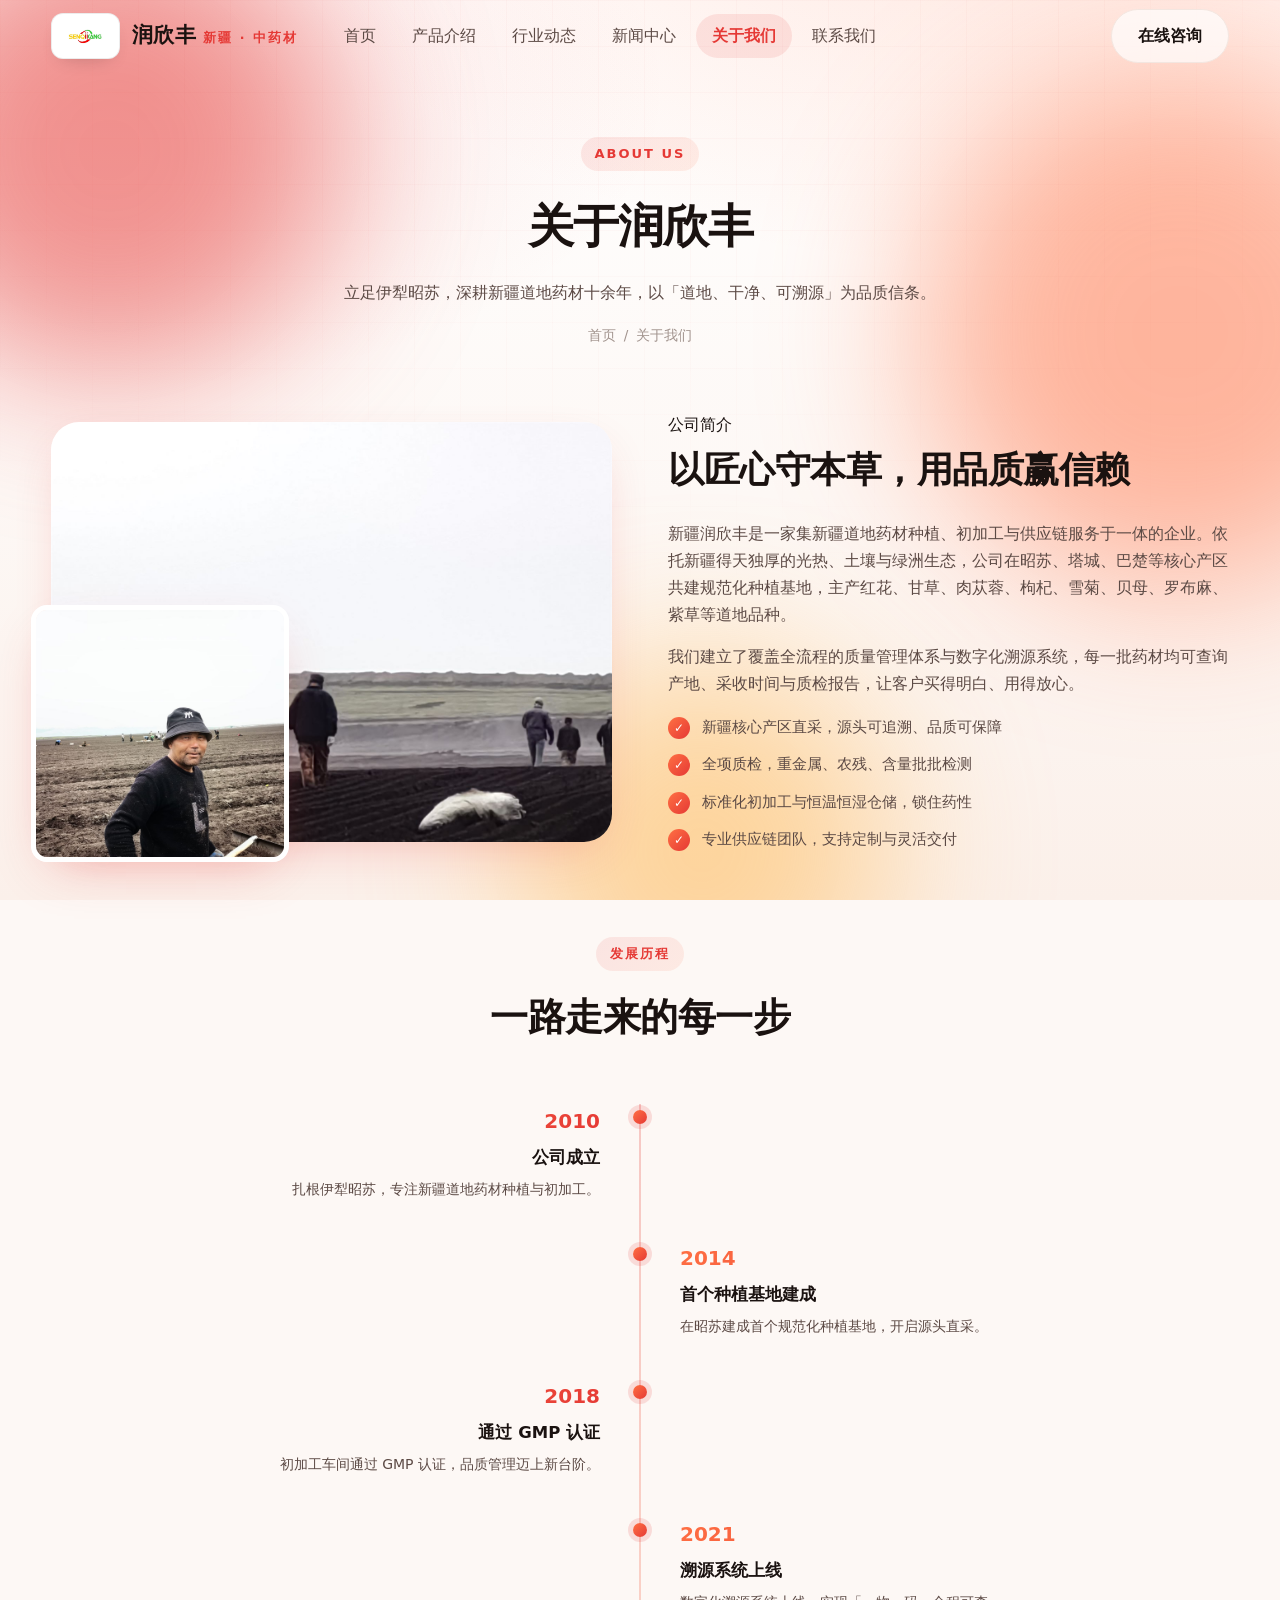
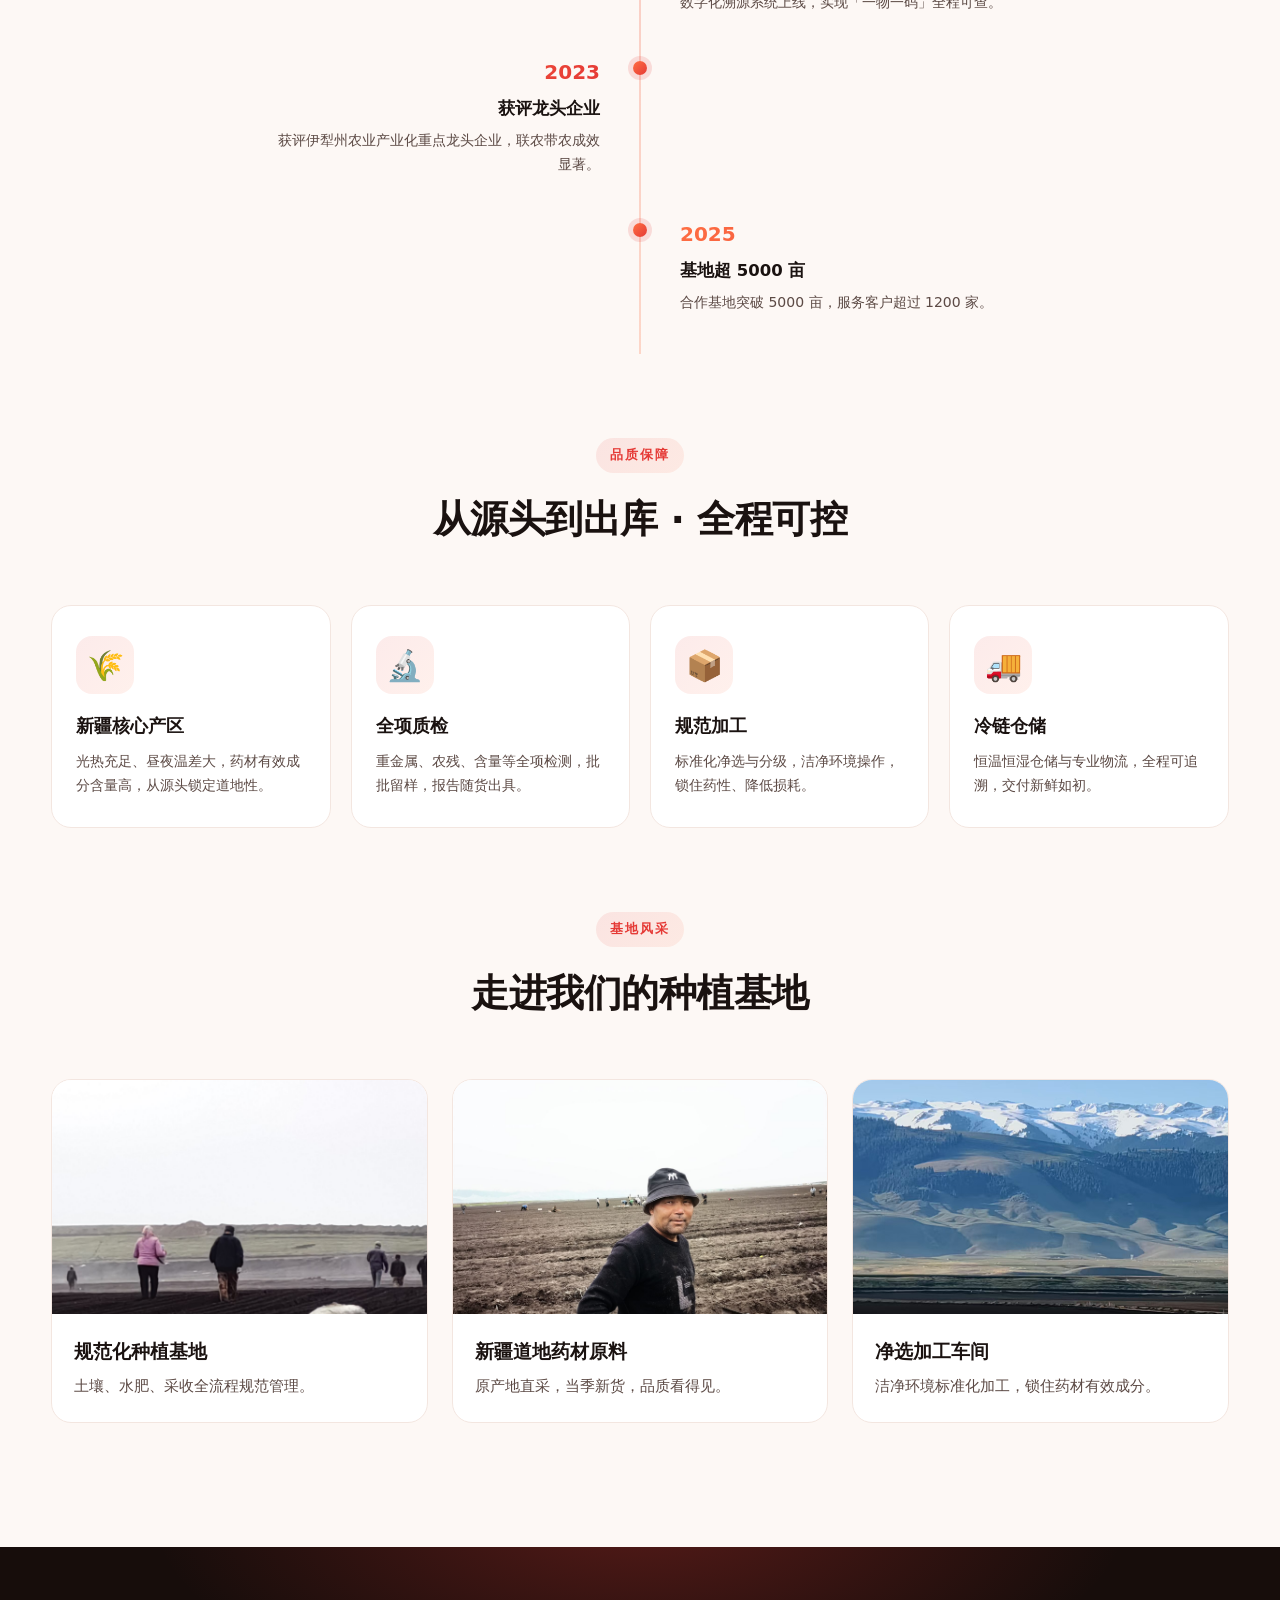
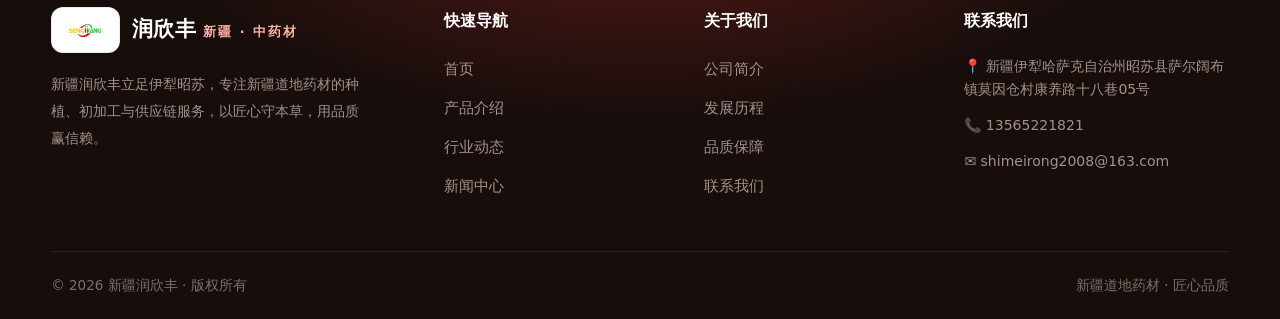
==== commit 66c2c5ba: "refactor: 品牌更新为新疆润欣丰（红色主题、公司Logo、联系方式、新疆道地药材产品线）" ====
--- a/about.html
+++ b/about.html
@@ -3,9 +3,9 @@
 <head>
   <meta charset="UTF-8">
   <meta name="viewport" content="width=device-width, initial-scale=1.0">
-  <title>关于我们 · 百草源中药</title>
-  <meta name="description" content="了解百草源中药科技有限公司：公司简介、发展历程、品质保障体系与种植基地风采。">
-  <link rel="icon" type="image/svg+xml" href="assets/images/favicon.svg">
+  <title>关于我们 · 新疆润欣丰</title>
+  <meta name="description" content="了解新疆润欣丰：公司简介、发展历程、品质保障体系与新疆道地药材种植基地风采。">
+  <link rel="icon" type="image/png" href="assets/images/favicon.png">
   <link rel="stylesheet" href="assets/css/style.css">
 </head>
 <body>
@@ -18,7 +18,10 @@
 
   <header class="nav">
     <div class="container nav__inner">
-      <a class="brand" href="index.html"><span class="brand__mark">百</span><span class="brand__text">百草源<small>中药</small></span></a>
+      <a class="brand" href="index.html">
+        <img class="brand__logo" src="assets/images/logo.png" alt="新疆润欣丰">
+        <span class="brand__text">润欣丰<small>新疆 · 中药材</small></span>
+      </a>
       <nav class="nav__links" id="navLinks">
         <a href="index.html">首页</a>
         <a href="products.html">产品介绍</a>
@@ -38,8 +41,8 @@
     <section class="page-head">
       <div class="container">
         <span class="tag">ABOUT US</span>
-        <h1>关于百草源</h1>
-        <p>深耕道地中药材十余年，以「道地、干净、可溯源」为品质信条，做值得信赖的中药供应链伙伴。</p>
+        <h1>关于润欣丰</h1>
+        <p>立足伊犁昭苏，深耕新疆道地药材十余年，以「道地、干净、可溯源」为品质信条。</p>
         <div class="breadcrumb"><a href="index.html">首页</a><span>/</span><span>关于我们</span></div>
       </div>
     </section>
@@ -48,18 +51,18 @@
     <section class="section" style="padding-top:20px">
       <div class="container about-grid">
         <div class="about-media reveal">
-          <div class="frame"><img src="assets/images/gallery-01.jpg" alt="百草源种植基地"></div>
+          <div class="frame"><img src="assets/images/gallery-01.jpg" alt="润欣丰种植基地"></div>
           <div class="sub"><img src="assets/images/gallery-02.jpg" alt="药材实拍"></div>
         </div>
         <div class="about-copy reveal d1">
           <span class="tag">公司简介</span>
           <h2>以匠心守本草，用品质赢信赖</h2>
-          <p>百草源中药科技有限公司是一家集道地中药材种植、初加工、批发与供应链服务于一体的现代化企业。公司立足核心产区，与多家合作社和农户共建规范化种植基地，从土壤、种源到采收、加工层层把控。</p>
+          <p>新疆润欣丰是一家集新疆道地药材种植、初加工与供应链服务于一体的企业。依托新疆得天独厚的光热、土壤与绿洲生态，公司在昭苏、塔城、巴楚等核心产区共建规范化种植基地，主产红花、甘草、肉苁蓉、枸杞、雪菊、贝母、罗布麻、紫草等道地品种。</p>
           <p>我们建立了覆盖全流程的质量管理体系与数字化溯源系统，每一批药材均可查询产地、采收时间与质检报告，让客户买得明白、用得放心。</p>
           <ul class="points">
-            <li>道地产区直采，源头可追溯、品质可保障</li>
+            <li>新疆核心产区直采，源头可追溯、品质可保障</li>
             <li>全项质检，重金属、农残、含量批批检测</li>
-            <li>标准化加工与恒温恒湿仓储，锁住药性</li>
+            <li>标准化初加工与恒温恒湿仓储，锁住药性</li>
             <li>专业供应链团队，支持定制与灵活交付</li>
           </ul>
         </div>
@@ -74,11 +77,11 @@
           <h2>一路走来的每一步</h2>
         </div>
         <div class="timeline">
-          <div class="tl-item reveal"><div class="year">2010</div><h4>公司成立</h4><p>从亳州中药材市场起步，专注道地药材批发与初加工。</p></div>
-          <div class="tl-item reveal"><div class="year">2014</div><h4>首个种植基地建成</h4><p>在核心产区建成首个规范化种植基地，开启源头直采。</p></div>
+          <div class="tl-item reveal"><div class="year">2010</div><h4>公司成立</h4><p>扎根伊犁昭苏，专注新疆道地药材种植与初加工。</p></div>
+          <div class="tl-item reveal"><div class="year">2014</div><h4>首个种植基地建成</h4><p>在昭苏建成首个规范化种植基地，开启源头直采。</p></div>
           <div class="tl-item reveal"><div class="year">2018</div><h4>通过 GMP 认证</h4><p>初加工车间通过 GMP 认证，品质管理迈上新台阶。</p></div>
           <div class="tl-item reveal"><div class="year">2021</div><h4>溯源系统上线</h4><p>数字化溯源系统上线，实现「一物一码」全程可查。</p></div>
-          <div class="tl-item reveal"><div class="year">2023</div><h4>获评龙头企业</h4><p>获评市级农业产业化重点龙头企业，联农带农成效显著。</p></div>
+          <div class="tl-item reveal"><div class="year">2023</div><h4>获评龙头企业</h4><p>获评伊犁州农业产业化重点龙头企业，联农带农成效显著。</p></div>
           <div class="tl-item reveal"><div class="year">2025</div><h4>基地超 5000 亩</h4><p>合作基地突破 5000 亩，服务客户超过 1200 家。</p></div>
         </div>
       </div>
@@ -92,9 +95,9 @@
           <h2>从源头到出库 · 全程可控</h2>
         </div>
         <div class="features">
-          <div class="feature reveal"><div class="feature__ico">🌾</div><h3>道地产区</h3><p>严选核心产区基地，土壤气候适宜，从源头锁定药材道地性。</p></div>
+          <div class="feature reveal"><div class="feature__ico">🌾</div><h3>新疆核心产区</h3><p>光热充足、昼夜温差大，药材有效成分含量高，从源头锁定道地性。</p></div>
           <div class="feature reveal d1"><div class="feature__ico">🔬</div><h3>全项质检</h3><p>重金属、农残、含量等全项检测，批批留样，报告随货出具。</p></div>
-          <div class="feature reveal d2"><div class="feature__ico">📦</div><h3>规范加工</h3><p>标准化炮制与分级，洁净车间操作，锁住药性、降低损耗。</p></div>
+          <div class="feature reveal d2"><div class="feature__ico">📦</div><h3>规范加工</h3><p>标准化净选与分级，洁净环境操作，锁住药性、降低损耗。</p></div>
           <div class="feature reveal d3"><div class="feature__ico">🚚</div><h3>冷链仓储</h3><p>恒温恒湿仓储与专业物流，全程可追溯，交付新鲜如初。</p></div>
         </div>
       </div>
@@ -109,7 +112,7 @@
         </div>
         <div class="news-grid">
           <div class="card reveal"><div class="card__media"><img src="assets/images/gallery-01.jpg" alt="基地一"></div><div class="card__body"><h3>规范化种植基地</h3><p>土壤、水肥、采收全流程规范管理。</p></div></div>
-          <div class="card reveal d1"><div class="card__media"><img src="assets/images/gallery-02.jpg" alt="基地二"></div><div class="card__body"><h3>道地药材原料</h3><p>原产地直采，当季新货，品质看得见。</p></div></div>
+          <div class="card reveal d1"><div class="card__media"><img src="assets/images/gallery-02.jpg" alt="基地二"></div><div class="card__body"><h3>新疆道地药材原料</h3><p>原产地直采，当季新货，品质看得见。</p></div></div>
           <div class="card reveal d2"><div class="card__media"><img src="assets/images/gallery-03.jpg" alt="基地三"></div><div class="card__body"><h3>净选加工车间</h3><p>洁净环境标准化加工，锁住药材有效成分。</p></div></div>
         </div>
       </div>
@@ -120,8 +123,11 @@
     <div class="container">
       <div class="footer__inner">
         <div>
-          <a class="brand" href="index.html"><span class="brand__mark">百</span><span class="brand__text">百草源<small>中药</small></span></a>
-          <p class="about">专注道地中药材的种植、加工与供应链服务，以匠心守本草，用品质赢信赖。</p>
+          <a class="brand" href="index.html">
+            <img class="brand__logo" src="assets/images/logo.png" alt="新疆润欣丰">
+            <span class="brand__text">润欣丰<small>新疆 · 中药材</small></span>
+          </a>
+          <p class="about">新疆润欣丰立足伊犁昭苏，专注新疆道地药材的种植、初加工与供应链服务，以匠心守本草，用品质赢信赖。</p>
         </div>
         <div class="footer__col">
           <h4>快速导航</h4>
@@ -134,15 +140,15 @@
         <div class="footer__col">
           <h4>联系我们</h4>
           <ul class="footer__contact">
-            <li>📍 安徽省亳州市中药材产业园区</li>
-            <li>📞 400-888-6666</li>
-            <li>✉️ hello@baicaoyuan.cn</li>
+            <li>📍 新疆伊犁哈萨克自治州昭苏县萨尔阔布镇莫因仓村康养路十八巷05号</li>
+            <li>📞 13565221821</li>
+            <li>✉️ shimeirong2008@163.com</li>
           </ul>
         </div>
       </div>
       <div class="footer__bottom">
-        <span>© <span data-year></span> 百草源中药科技有限公司 · 版权所有</span>
-        <span>道地药材 · 匠心品质</span>
+        <span>© <span data-year></span> 新疆润欣丰 · 版权所有</span>
+        <span>新疆道地药材 · 匠心品质</span>
       </div>
     </div>
   </footer>
--- a/assets/css/style.css
+++ b/assets/css/style.css
@@ -1,27 +1,26 @@
 /* ============================================================
-   百草源中药 · 官网样式
-   设计语言：DeepSeek 光网风格
-   浅色底 · 蓝紫渐变 · 柔和光晕 · 光网网格 · 圆角卡片 · 现代排版
+   新疆润欣丰 · 官网样式
+   设计语言：DeepSeek 光网风格（品牌红橙配色）
+   浅色暖底 · 红橙渐变 · 柔和光晕 · 光网网格 · 圆角卡片 · 现代排版
    ============================================================ */
 
 :root {
-  --blue: #4D6BFE;
-  --blue-600: #3b57e0;
-  --violet: #7C5CFC;
-  --purple: #8B5CF6;
-  --cyan: #38BDF8;
-  --ink: #0f172a;
-  --ink-2: #475569;
-  --ink-3: #94a3b8;
-  --bg: #f6f8fe;
+  --brand: #E53935;        /* 品牌红 */
+  --brand-2: #FF7043;      /* 渐变橙 */
+  --brand-3: #FFB74D;      /* 琥珀光晕 */
+  --brand-dark: #C62828;
+  --ink: #1a1210;
+  --ink-2: #5c4a45;
+  --ink-3: #a1938d;
+  --bg: #fdf8f5;
   --card: #ffffff;
-  --line: #e8ecf8;
-  --grad: linear-gradient(135deg, #4D6BFE 0%, #7C5CFC 100%);
-  --grad-soft: linear-gradient(135deg, rgba(77,107,254,.12), rgba(124,92,252,.12));
+  --line: #f3e6e0;
+  --grad: linear-gradient(135deg, #FF7043 0%, #E53935 100%);
+  --grad-soft: linear-gradient(135deg, rgba(229, 57, 53, .10), rgba(255, 112, 67, .10));
   --radius: 20px;
   --radius-lg: 28px;
-  --shadow: 0 18px 50px -18px rgba(77, 107, 254, .28);
-  --shadow-sm: 0 6px 24px -10px rgba(15, 23, 42, .12);
+  --shadow: 0 18px 50px -18px rgba(229, 57, 53, .30);
+  --shadow-sm: 0 6px 24px -10px rgba(26, 18, 16, .14);
   --font: "PingFang SC", "Microsoft YaHei", "Helvetica Neue", system-ui, -apple-system, "Segoe UI", Roboto, Arial, sans-serif;
   --ease: cubic-bezier(.22, .61, .36, 1);
 }
@@ -47,23 +46,23 @@
 .aurora {
   position: fixed; inset: 0; z-index: -2; overflow: hidden;
   background:
-    radial-gradient(1200px 600px at 80% -10%, rgba(124, 92, 252, .16), transparent 60%),
-    radial-gradient(900px 500px at 10% 10%, rgba(56, 189, 248, .14), transparent 60%),
-    linear-gradient(180deg, #ffffff 0%, #f6f8fe 55%, #f1f4fe 100%);
+    radial-gradient(1200px 600px at 80% -10%, rgba(255, 112, 67, .16), transparent 60%),
+    radial-gradient(900px 500px at 10% 10%, rgba(229, 57, 53, .12), transparent 60%),
+    linear-gradient(180deg, #ffffff 0%, #fdf8f5 55%, #fbf0ea 100%);
 }
 .aurora__grid {
   position: absolute; inset: 0; opacity: .55;
   background-image:
-    linear-gradient(rgba(77, 107, 254, .05) 1px, transparent 1px),
-    linear-gradient(90deg, rgba(77, 107, 254, .05) 1px, transparent 1px);
+    linear-gradient(rgba(229, 57, 53, .045) 1px, transparent 1px),
+    linear-gradient(90deg, rgba(229, 57, 53, .045) 1px, transparent 1px);
   background-size: 46px 46px;
   -webkit-mask-image: radial-gradient(ellipse 90% 70% at 50% 0%, #000 40%, transparent 100%);
           mask-image: radial-gradient(ellipse 90% 70% at 50% 0%, #000 40%, transparent 100%);
 }
-.aurora__orb { position: absolute; border-radius: 50%; filter: blur(80px); opacity: .55; }
-.aurora__orb--blue  { width: 460px; height: 460px; left: -120px; top: -80px; background: #4D6BFE; animation: float1 14s var(--ease) infinite; }
-.aurora__orb--violet{ width: 520px; height: 520px; right: -160px; top: 8%; background: #7C5CFC; animation: float2 18s var(--ease) infinite; }
-.aurora__orb--cyan  { width: 380px; height: 380px; left: 40%; bottom: -140px; background: #38BDF8; animation: float3 20s var(--ease) infinite; }
+.aurora__orb { position: absolute; border-radius: 50%; filter: blur(80px); opacity: .5; }
+.aurora__orb--blue  { width: 460px; height: 460px; left: -120px; top: -80px; background: #E53935; animation: float1 14s var(--ease) infinite; }
+.aurora__orb--violet{ width: 520px; height: 520px; right: -160px; top: 8%; background: #FF7043; animation: float2 18s var(--ease) infinite; }
+.aurora__orb--cyan  { width: 380px; height: 380px; left: 40%; bottom: -140px; background: #FFB74D; animation: float3 20s var(--ease) infinite; }
 @keyframes float1 { 50% { transform: translate(40px, 60px) scale(1.08); } }
 @keyframes float2 { 50% { transform: translate(-50px, 40px) scale(1.12); } }
 @keyframes float3 { 50% { transform: translate(30px, -50px) scale(1.05); } }
@@ -75,35 +74,29 @@
   border-bottom: 1px solid transparent;
 }
 .nav.scrolled {
-  background: rgba(255, 255, 255, .8);
+  background: rgba(255, 255, 255, .82);
   backdrop-filter: saturate(180%) blur(14px);
   -webkit-backdrop-filter: saturate(180%) blur(14px);
   border-bottom-color: var(--line);
-  box-shadow: 0 6px 30px -18px rgba(15, 23, 42, .18);
-}
-.nav__inner { display: flex; align-items: center; gap: 26px; height: 72px; }
+  box-shadow: 0 6px 30px -18px rgba(26, 18, 16, .2);
+}
+.nav__inner { display: flex; align-items: center; gap: 22px; height: 72px; }
 .brand { display: flex; align-items: center; gap: 12px; flex-shrink: 0; }
-.brand__mark {
-  width: 42px; height: 42px; display: grid; place-items: center;
-  background: var(--grad); color: #fff; font-weight: 700; font-size: 20px;
-  border-radius: 13px; box-shadow: 0 10px 24px -8px rgba(77, 107, 254, .7);
-  position: relative; overflow: hidden;
-}
-.brand__mark::after {
-  content: ""; position: absolute; inset: 0;
-  background: linear-gradient(120deg, transparent 30%, rgba(255,255,255,.5) 50%, transparent 70%);
-  transform: translateX(-100%); animation: shine 4.5s var(--ease) infinite;
-}
-@keyframes shine { 60%, 100% { transform: translateX(100%); } }
+.brand__logo {
+  height: 46px; width: auto; display: block;
+  background: #fff; border: 1px solid rgba(26, 18, 16, .08);
+  border-radius: 12px; padding: 5px 7px;
+  box-shadow: 0 8px 20px -12px rgba(26, 18, 16, .3);
+}
 .brand__text { font-size: 21px; font-weight: 800; letter-spacing: .5px; display: flex; align-items: baseline; gap: 7px; }
-.brand__text small { font-size: 13px; font-weight: 600; color: var(--blue); letter-spacing: 2px; }
+.brand__text small { font-size: 12.5px; font-weight: 600; color: var(--brand); letter-spacing: 2px; }
 .nav__links { display: flex; gap: 4px; margin-left: 8px; }
 .nav__links a {
   padding: 9px 16px; border-radius: 999px; font-size: 15.5px; font-weight: 500;
   color: var(--ink-2); transition: color .2s, background .2s; white-space: nowrap;
 }
-.nav__links a:hover { color: var(--blue); background: rgba(77, 107, 254, .08); }
-.nav__links a.active { color: var(--blue); background: rgba(77, 107, 254, .12); font-weight: 600; }
+.nav__links a:hover { color: var(--brand); background: rgba(229, 57, 53, .07); }
+.nav__links a.active { color: var(--brand); background: rgba(229, 57, 53, .11); font-weight: 600; }
 .nav__actions { margin-left: auto; display: flex; align-items: center; gap: 12px; }
 .nav__toggle { display: none; width: 42px; height: 42px; border-radius: 12px; border: 1px solid var(--line); background: #fff; }
 .nav__toggle span { display: block; width: 18px; height: 2px; background: var(--ink); margin: 4px auto; border-radius: 2px; transition: .3s; }
@@ -118,11 +111,11 @@
   transition: transform .2s var(--ease), box-shadow .2s, background .2s, color .2s;
   white-space: nowrap;
 }
-.btn--primary { background: var(--grad); color: #fff; box-shadow: 0 14px 30px -12px rgba(77, 107, 254, .8); }
-.btn--primary:hover { transform: translateY(-2px); box-shadow: 0 20px 40px -14px rgba(77, 107, 254, .9); }
+.btn--primary { background: var(--grad); color: #fff; box-shadow: 0 14px 30px -12px rgba(229, 57, 53, .65); }
+.btn--primary:hover { transform: translateY(-2px); box-shadow: 0 20px 40px -14px rgba(229, 57, 53, .8); }
 .btn--ghost { background: rgba(255, 255, 255, .7); border: 1px solid var(--line); color: var(--ink); }
-.btn--ghost:hover { border-color: var(--blue); color: var(--blue); transform: translateY(-2px); }
-.btn--white { background: #fff; color: var(--blue); box-shadow: 0 12px 28px -14px rgba(15,23,42,.4); }
+.btn--ghost:hover { border-color: var(--brand); color: var(--brand); transform: translateY(-2px); }
+.btn--white { background: #fff; color: var(--brand); box-shadow: 0 12px 28px -14px rgba(26, 18, 16, .45); }
 .btn--white:hover { transform: translateY(-2px); }
 
 /* ---------- Hero ---------- */
@@ -130,7 +123,7 @@
 .hero__inner { display: grid; grid-template-columns: 1.05fr .95fr; gap: 56px; align-items: center; }
 .hero__eyebrow {
   display: inline-flex; align-items: center; gap: 8px; padding: 7px 15px;
-  border-radius: 999px; background: var(--grad-soft); color: var(--blue);
+  border-radius: 999px; background: var(--grad-soft); color: var(--brand);
   font-size: 14px; font-weight: 600; margin-bottom: 22px;
 }
 .hero__eyebrow::before { content: ""; width: 8px; height: 8px; border-radius: 50%; background: var(--grad); }
@@ -148,7 +141,7 @@
 .hero__frame {
   position: relative; border-radius: var(--radius-lg); overflow: hidden;
   aspect-ratio: 4 / 3; box-shadow: var(--shadow); border: 1px solid rgba(255,255,255,.7);
-  background: #e9edfb;
+  background: #f5e9e5;
 }
 .hero__frame img { width: 100%; height: 100%; object-fit: cover; position: absolute; inset: 0; opacity: 0; transition: opacity 1s var(--ease); }
 .hero__frame img.active { opacity: 1; }
@@ -167,7 +160,7 @@
   padding: 14px 18px; box-shadow: var(--shadow); display: flex; align-items: center; gap: 12px;
   animation: bob 5s var(--ease) infinite;
 }
-.hero__float .ico { width: 42px; height: 42px; border-radius: 12px; background: var(--grad-soft); display: grid; place-items: center; color: var(--blue); font-size: 20px; }
+.hero__float .ico { width: 42px; height: 42px; border-radius: 12px; background: var(--grad-soft); display: grid; place-items: center; color: var(--brand); font-size: 20px; }
 .hero__float b { display: block; font-size: 15px; }
 .hero__float span { font-size: 12.5px; color: var(--ink-3); }
 @keyframes bob { 50% { transform: translateY(-10px); } }
@@ -189,7 +182,7 @@
 .sec-head--left { margin: 0 0 40px; text-align: left; }
 .sec-head .tag {
   display: inline-block; font-size: 13px; font-weight: 700; letter-spacing: 2px;
-  color: var(--blue); background: var(--grad-soft); padding: 6px 14px; border-radius: 999px; margin-bottom: 14px;
+  color: var(--brand); background: var(--grad-soft); padding: 6px 14px; border-radius: 999px; margin-bottom: 14px;
 }
 .sec-head h2 { font-size: clamp(26px, 3.4vw, 38px); font-weight: 800; letter-spacing: -.5px; }
 .sec-head p { color: var(--ink-2); margin-top: 14px; font-size: 16.5px; }
@@ -213,7 +206,7 @@
 .cat h3 { font-size: 19px; font-weight: 700; margin-bottom: 8px; }
 .cat p { font-size: 14.5px; color: var(--ink-2); transition: color .3s; }
 .cat:hover p { color: rgba(255,255,255,.85); }
-.cat__more { display: inline-flex; align-items: center; gap: 6px; margin-top: 16px; font-size: 14px; font-weight: 600; color: var(--blue); transition: color .3s; }
+.cat__more { display: inline-flex; align-items: center; gap: 6px; margin-top: 16px; font-size: 14px; font-weight: 600; color: var(--brand); transition: color .3s; }
 .cat:hover .cat__more { color: #fff; }
 
 /* ---------- 产品 ---------- */
@@ -223,12 +216,12 @@
   transition: transform .3s var(--ease), box-shadow .3s; display: flex; flex-direction: column;
 }
 .card:hover { transform: translateY(-8px); box-shadow: var(--shadow); }
-.card__media { position: relative; aspect-ratio: 4 / 3; overflow: hidden; background: #eef1fb; }
+.card__media { position: relative; aspect-ratio: 4 / 3; overflow: hidden; background: #f6ece8; }
 .card__media img { width: 100%; height: 100%; object-fit: cover; transition: transform .6s var(--ease); }
 .card:hover .card__media img { transform: scale(1.07); }
 .card__tag {
   position: absolute; top: 14px; left: 14px; background: rgba(255,255,255,.9); backdrop-filter: blur(6px);
-  color: var(--blue); font-size: 12.5px; font-weight: 600; padding: 5px 12px; border-radius: 999px;
+  color: var(--brand); font-size: 12.5px; font-weight: 600; padding: 5px 12px; border-radius: 999px;
 }
 .card__body { padding: 22px 22px 24px; display: flex; flex-direction: column; flex: 1; }
 .card__body h3 { font-size: 18.5px; font-weight: 700; margin-bottom: 6px; }
@@ -236,8 +229,8 @@
 .card__body p { font-size: 14.5px; color: var(--ink-2); flex: 1; }
 .card__foot { margin-top: 16px; padding-top: 16px; border-top: 1px dashed var(--line); display: flex; align-items: center; justify-content: space-between; }
 .card__foot span { font-size: 13px; color: var(--ink-3); }
-.card__foot .link { font-size: 14px; font-weight: 600; color: var(--blue); display: inline-flex; align-items: center; gap: 5px; }
-.card__foot .link:hover { gap: 9px; } .card__foot .link { transition: gap .2s; }
+.card__foot .link { font-size: 14px; font-weight: 600; color: var(--brand); display: inline-flex; align-items: center; gap: 5px; transition: gap .2s; }
+.card__foot .link:hover { gap: 9px; }
 
 /* 筛选 */
 .filter { display: flex; gap: 10px; flex-wrap: wrap; justify-content: center; margin-bottom: 42px; }
@@ -245,14 +238,14 @@
   padding: 10px 20px; border-radius: 999px; font-size: 14.5px; font-weight: 600; color: var(--ink-2);
   background: #fff; border: 1px solid var(--line); transition: .25s;
 }
-.filter button:hover { color: var(--blue); border-color: var(--blue); }
-.filter button.active { background: var(--grad); color: #fff; border-color: transparent; box-shadow: 0 10px 24px -10px rgba(77,107,254,.8); }
+.filter button:hover { color: var(--brand); border-color: var(--brand); }
+.filter button.active { background: var(--grad); color: #fff; border-color: transparent; box-shadow: 0 10px 24px -10px rgba(229, 57, 53, .7); }
 
 /* ---------- 新闻 / 动态 ---------- */
 .news-grid { display: grid; grid-template-columns: repeat(3, 1fr); gap: 24px; }
 .news-grid .card__media { aspect-ratio: 16 / 10; }
 .meta { display: flex; align-items: center; gap: 14px; font-size: 13px; color: var(--ink-3); margin-bottom: 10px; }
-.meta .chip { background: var(--grad-soft); color: var(--blue); font-weight: 600; padding: 3px 10px; border-radius: 999px; }
+.meta .chip { background: var(--grad-soft); color: var(--brand); font-weight: 600; padding: 3px 10px; border-radius: 999px; }
 
 .list { display: flex; flex-direction: column; gap: 16px; }
 .list-item {
@@ -260,7 +253,7 @@
   border-radius: var(--radius); padding: 18px; transition: transform .25s var(--ease), box-shadow .25s;
 }
 .list-item:hover { transform: translateX(6px); box-shadow: var(--shadow-sm); }
-.list-item__media { aspect-ratio: 16/11; border-radius: 14px; overflow: hidden; background: #eef1fb; }
+.list-item__media { aspect-ratio: 16/11; border-radius: 14px; overflow: hidden; background: #f6ece8; }
 .list-item__media img { width: 100%; height: 100%; object-fit: cover; }
 .list-item__body { display: flex; flex-direction: column; }
 .list-item__body h3 { font-size: 17.5px; font-weight: 700; margin-bottom: 8px; }
@@ -270,7 +263,7 @@
 /* ---------- 品质保障 ---------- */
 .features { display: grid; grid-template-columns: repeat(4, 1fr); gap: 20px; }
 .feature { background: #fff; border: 1px solid var(--line); border-radius: var(--radius); padding: 30px 24px; transition: .3s var(--ease); }
-.feature:hover { transform: translateY(-5px); box-shadow: var(--shadow-sm); border-color: rgba(77,107,254,.35); }
+.feature:hover { transform: translateY(-5px); box-shadow: var(--shadow-sm); border-color: rgba(229, 57, 53, .35); }
 .feature__ico { font-size: 30px; width: 58px; height: 58px; display: grid; place-items: center; border-radius: 16px; background: var(--grad-soft); margin-bottom: 18px; }
 .feature h3 { font-size: 17.5px; font-weight: 700; margin-bottom: 8px; }
 .feature p { font-size: 14px; color: var(--ink-2); }
@@ -286,8 +279,8 @@
 /* ---------- CTA ---------- */
 .cta { border-radius: var(--radius-lg); background: var(--grad); padding: 58px 48px; text-align: center; color: #fff; position: relative; overflow: hidden; }
 .cta::before, .cta::after { content: ""; position: absolute; border-radius: 50%; filter: blur(60px); opacity: .5; }
-.cta::before { width: 300px; height: 300px; left: -80px; top: -100px; background: #38BDF8; }
-.cta::after { width: 320px; height: 320px; right: -90px; bottom: -120px; background: #4D6BFE; }
+.cta::before { width: 300px; height: 300px; left: -80px; top: -100px; background: #FFB74D; }
+.cta::after { width: 320px; height: 320px; right: -90px; bottom: -120px; background: #E53935; }
 .cta h2 { font-size: clamp(24px, 3.4vw, 34px); font-weight: 800; position: relative; z-index: 2; }
 .cta p { margin: 14px auto 30px; max-width: 56ch; opacity: .92; position: relative; z-index: 2; }
 .cta .btn { position: relative; z-index: 2; }
@@ -306,11 +299,11 @@
 .about-copy .points li::before { content: "✓"; flex-shrink: 0; width: 22px; height: 22px; border-radius: 50%; background: var(--grad); color: #fff; display: grid; place-items: center; font-size: 12px; margin-top: 2px; }
 
 .timeline { position: relative; max-width: 820px; margin: 0 auto; }
-.timeline::before { content: ""; position: absolute; left: 50%; transform: translateX(-50%); top: 0; bottom: 0; width: 2px; background: linear-gradient(var(--blue), var(--violet)); opacity: .25; }
+.timeline::before { content: ""; position: absolute; left: 50%; transform: translateX(-50%); top: 0; bottom: 0; width: 2px; background: linear-gradient(var(--brand), var(--brand-2)); opacity: .25; }
 .tl-item { position: relative; width: 50%; padding: 0 40px 40px; }
 .tl-item:nth-child(odd) { left: 0; text-align: right; }
 .tl-item:nth-child(even) { left: 50%; }
-.tl-item::before { content: ""; position: absolute; top: 6px; width: 14px; height: 14px; border-radius: 50%; background: var(--grad); box-shadow: 0 0 0 5px rgba(77,107,254,.15); }
+.tl-item::before { content: ""; position: absolute; top: 6px; width: 14px; height: 14px; border-radius: 50%; background: var(--grad); box-shadow: 0 0 0 5px rgba(229, 57, 53, .15); }
 .tl-item:nth-child(odd)::before { right: -7px; }
 .tl-item:nth-child(even)::before { left: -7px; }
 .tl-item .year { font-weight: 800; font-size: 20px; background: var(--grad); -webkit-background-clip: text; background-clip: text; color: transparent; }
@@ -321,7 +314,7 @@
 .contact-grid { display: grid; grid-template-columns: .9fr 1.1fr; gap: 32px; }
 .contact-info { display: grid; gap: 16px; }
 .cinfo { background: #fff; border: 1px solid var(--line); border-radius: var(--radius); padding: 22px 24px; display: flex; gap: 16px; align-items: flex-start; transition: .25s; }
-.cinfo:hover { border-color: rgba(77,107,254,.4); box-shadow: var(--shadow-sm); }
+.cinfo:hover { border-color: rgba(229, 57, 53, .4); box-shadow: var(--shadow-sm); }
 .cinfo .ico { width: 48px; height: 48px; flex-shrink: 0; border-radius: 14px; background: var(--grad-soft); display: grid; place-items: center; font-size: 22px; }
 .cinfo b { display: block; font-size: 16px; margin-bottom: 3px; }
 .cinfo span { font-size: 14px; color: var(--ink-2); }
@@ -332,25 +325,25 @@
 .field label { display: block; font-size: 14px; font-weight: 600; margin-bottom: 8px; color: var(--ink-2); }
 .field input, .field textarea, .field select {
   width: 100%; padding: 13px 16px; border-radius: 13px; border: 1.5px solid var(--line);
-  font-family: inherit; font-size: 15px; color: var(--ink); background: #fbfcff; transition: border-color .2s, box-shadow .2s;
-}
-.field input:focus, .field textarea:focus, .field select:focus { outline: none; border-color: var(--blue); box-shadow: 0 0 0 4px rgba(77,107,254,.12); background: #fff; }
+  font-family: inherit; font-size: 15px; color: var(--ink); background: #fdfbfa; transition: border-color .2s, box-shadow .2s;
+}
+.field input:focus, .field textarea:focus, .field select:focus { outline: none; border-color: var(--brand); box-shadow: 0 0 0 4px rgba(229, 57, 53, .12); background: #fff; }
 .field textarea { resize: vertical; min-height: 120px; }
 .form .row { display: grid; grid-template-columns: 1fr 1fr; gap: 16px; }
 
 /* ---------- 页脚 ---------- */
-.footer { background: #0b1020; color: #b6bfd6; margin-top: 40px; position: relative; overflow: hidden; }
-.footer::before { content: ""; position: absolute; inset: 0; background: radial-gradient(700px 300px at 50% -10%, rgba(77,107,254,.25), transparent 70%); }
+.footer { background: #170d0b; color: #c9bdb8; margin-top: 40px; position: relative; overflow: hidden; }
+.footer::before { content: ""; position: absolute; inset: 0; background: radial-gradient(700px 300px at 50% -10%, rgba(229, 57, 53, .30), transparent 70%); }
 .footer__inner { position: relative; z-index: 2; display: grid; grid-template-columns: 1.6fr 1fr 1fr 1.2fr; gap: 40px; padding: 60px 0 40px; }
 .footer .brand__text { color: #fff; }
-.footer .brand__text small { color: #7c9bff; }
-.footer .about { margin-top: 18px; font-size: 14px; line-height: 1.9; color: #8b94ad; max-width: 34ch; }
+.footer .brand__text small { color: #ffb4a2; }
+.footer .about { margin-top: 18px; font-size: 14px; line-height: 1.9; color: #a3918a; max-width: 36ch; }
 .footer h4 { color: #fff; font-size: 16px; font-weight: 700; margin-bottom: 20px; }
 .footer__col ul li { margin-bottom: 12px; }
-.footer__col ul a { font-size: 14.5px; color: #8b94ad; transition: color .2s; }
-.footer__col ul a:hover { color: #7c9bff; }
-.footer__contact li { display: flex; gap: 10px; font-size: 14px; color: #8b94ad; margin-bottom: 14px; }
-.footer__bottom { position: relative; z-index: 2; border-top: 1px solid rgba(255,255,255,.08); padding: 22px 0; font-size: 13.5px; color: #6b7490; display: flex; justify-content: space-between; gap: 12px; flex-wrap: wrap; }
+.footer__col ul a { font-size: 14.5px; color: #a3918a; transition: color .2s; }
+.footer__col ul a:hover { color: #ffb4a2; }
+.footer__contact li { display: flex; gap: 10px; font-size: 14px; color: #a3918a; margin-bottom: 14px; }
+.footer__bottom { position: relative; z-index: 2; border-top: 1px solid rgba(255,255,255,.08); padding: 22px 0; font-size: 13.5px; color: #7d6f68; display: flex; justify-content: space-between; gap: 12px; flex-wrap: wrap; }
 
 /* ---------- 辅助 ---------- */
 .toTop {
@@ -368,11 +361,11 @@
 
 /* ---------- 页头横幅 ---------- */
 .page-head { padding: 64px 0 44px; text-align: center; position: relative; }
-.page-head .tag { display: inline-block; font-size: 13px; font-weight: 700; letter-spacing: 2px; color: var(--blue); background: var(--grad-soft); padding: 6px 14px; border-radius: 999px; margin-bottom: 16px; }
+.page-head .tag { display: inline-block; font-size: 13px; font-weight: 700; letter-spacing: 2px; color: var(--brand); background: var(--grad-soft); padding: 6px 14px; border-radius: 999px; margin-bottom: 16px; }
 .page-head h1 { font-size: clamp(30px, 4.5vw, 46px); font-weight: 800; letter-spacing: -1px; }
 .page-head p { color: var(--ink-2); margin-top: 14px; max-width: 60ch; margin-inline: auto; }
 .breadcrumb { display: flex; gap: 8px; justify-content: center; font-size: 13.5px; color: var(--ink-3); margin-top: 18px; }
-.breadcrumb a:hover { color: var(--blue); }
+.breadcrumb a:hover { color: var(--brand); }
 
 /* ---------- 显示动画 ---------- */
 .reveal { opacity: 0; transform: translateY(26px); transition: opacity .7s var(--ease), transform .7s var(--ease); }
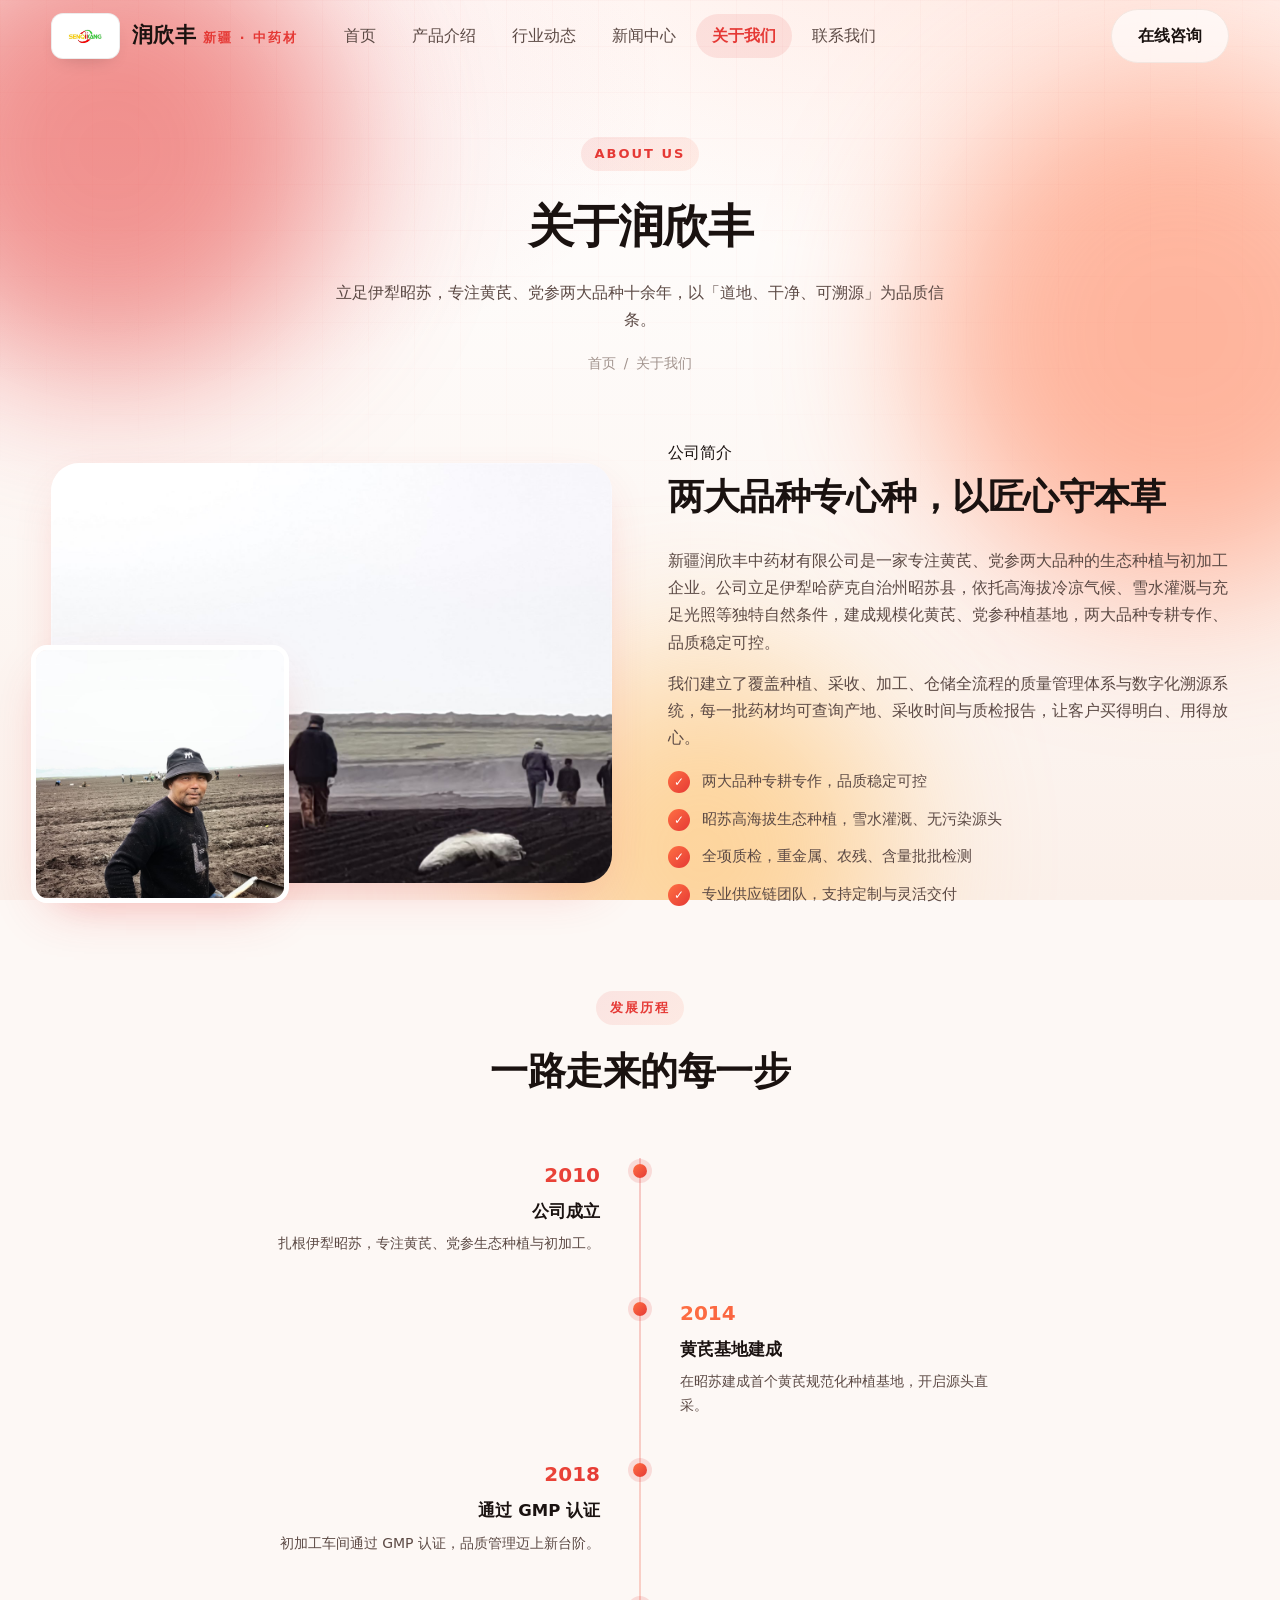
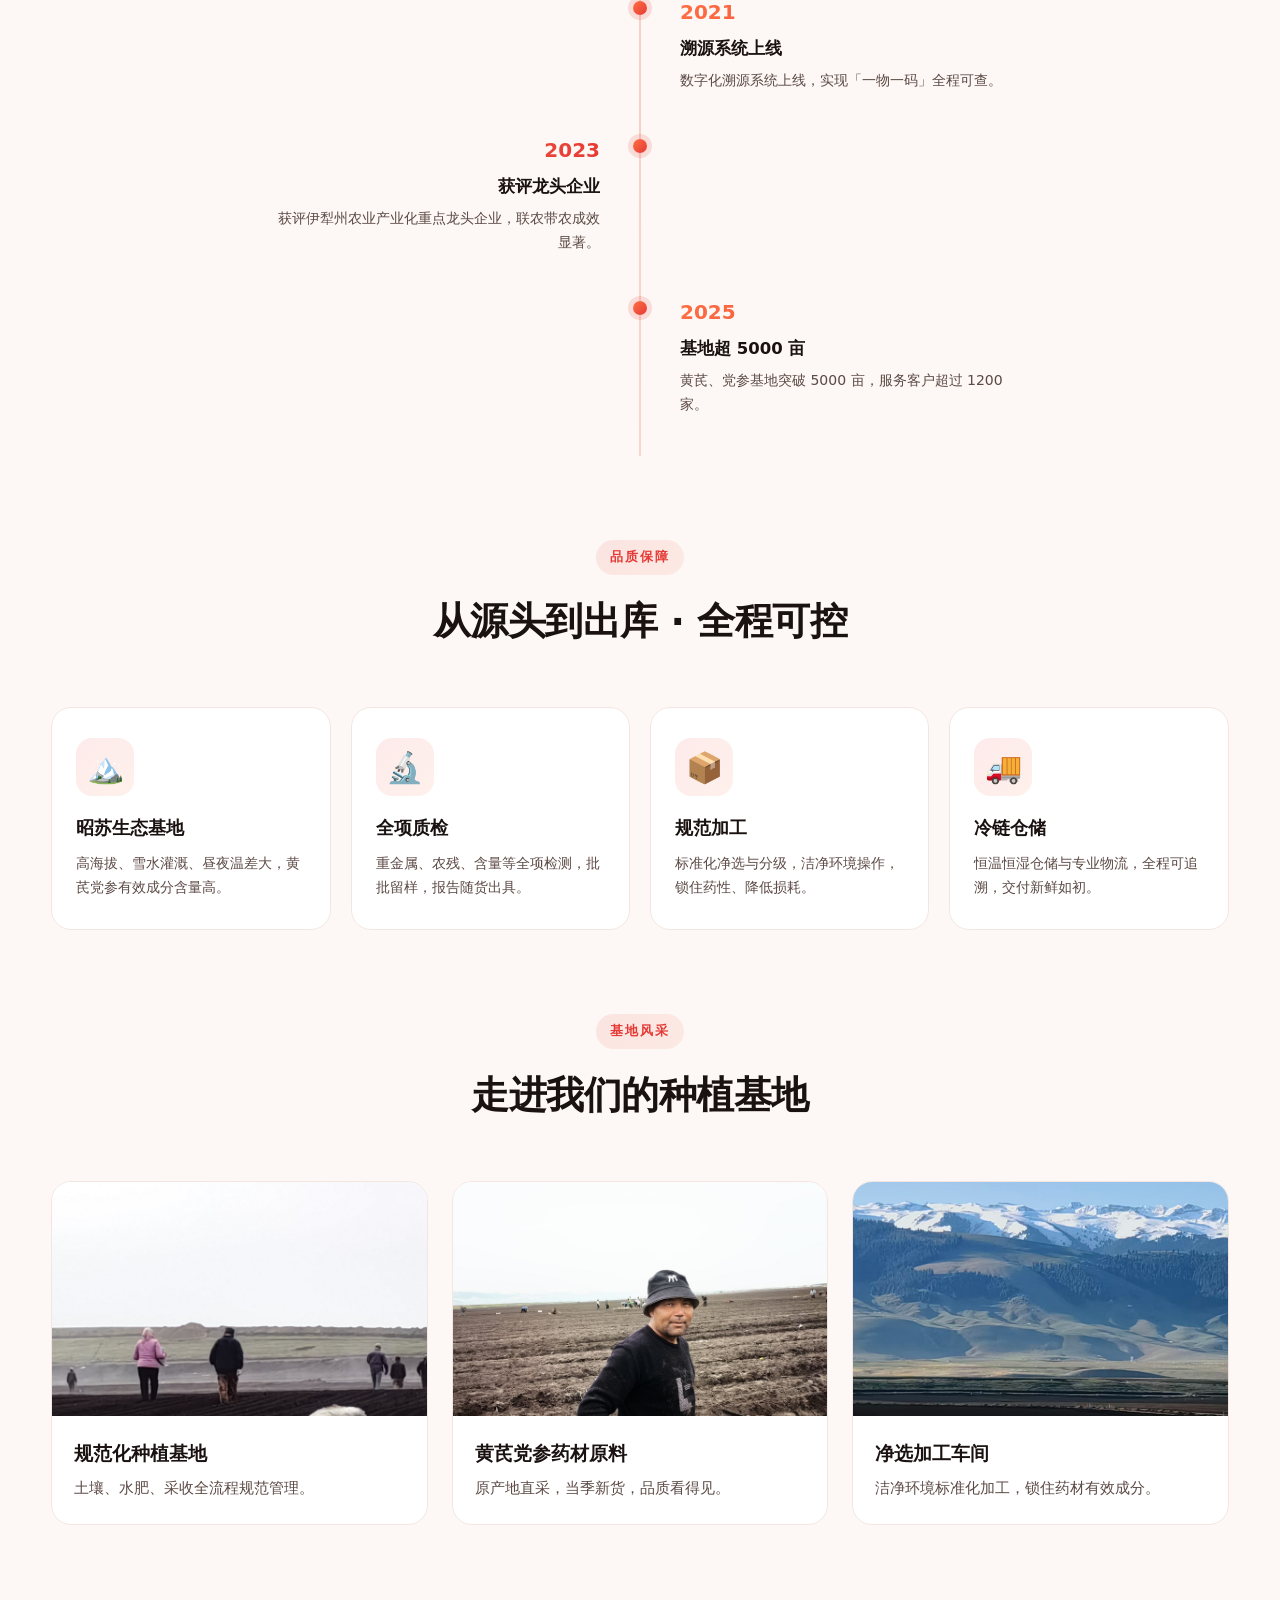
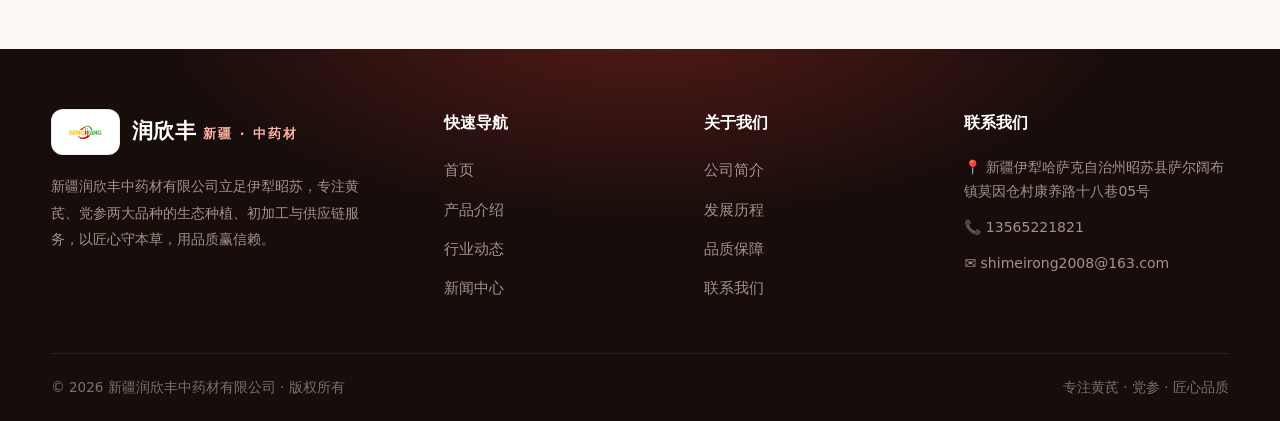
==== commit ae55865b: "refactor: 定位改为专注黄芪党参两大品种，行业动态改为官方真实新闻，更换首页视频" ====
--- a/about.html
+++ b/about.html
@@ -4,7 +4,7 @@
   <meta charset="UTF-8">
   <meta name="viewport" content="width=device-width, initial-scale=1.0">
   <title>关于我们 · 新疆润欣丰</title>
-  <meta name="description" content="了解新疆润欣丰：公司简介、发展历程、品质保障体系与新疆道地药材种植基地风采。">
+  <meta name="description" content="了解新疆润欣丰中药材有限公司：专注黄芪、党参两大品种的生态种植，公司简介、发展历程与昭苏种植基地。">
   <link rel="icon" type="image/png" href="assets/images/favicon.png">
   <link rel="stylesheet" href="assets/css/style.css">
 </head>
@@ -42,7 +42,7 @@
       <div class="container">
         <span class="tag">ABOUT US</span>
         <h1>关于润欣丰</h1>
-        <p>立足伊犁昭苏，深耕新疆道地药材十余年，以「道地、干净、可溯源」为品质信条。</p>
+        <p>立足伊犁昭苏，专注黄芪、党参两大品种十余年，以「道地、干净、可溯源」为品质信条。</p>
         <div class="breadcrumb"><a href="index.html">首页</a><span>/</span><span>关于我们</span></div>
       </div>
     </section>
@@ -51,18 +51,18 @@
     <section class="section" style="padding-top:20px">
       <div class="container about-grid">
         <div class="about-media reveal">
-          <div class="frame"><img src="assets/images/gallery-01.jpg" alt="润欣丰种植基地"></div>
-          <div class="sub"><img src="assets/images/gallery-02.jpg" alt="药材实拍"></div>
+          <div class="frame"><img src="assets/images/gallery-01.jpg" alt="润欣丰黄芪党参种植基地"></div>
+          <div class="sub"><img src="assets/images/gallery-02.jpg" alt="黄芪党参药材实拍"></div>
         </div>
         <div class="about-copy reveal d1">
           <span class="tag">公司简介</span>
-          <h2>以匠心守本草，用品质赢信赖</h2>
-          <p>新疆润欣丰是一家集新疆道地药材种植、初加工与供应链服务于一体的企业。依托新疆得天独厚的光热、土壤与绿洲生态，公司在昭苏、塔城、巴楚等核心产区共建规范化种植基地，主产红花、甘草、肉苁蓉、枸杞、雪菊、贝母、罗布麻、紫草等道地品种。</p>
-          <p>我们建立了覆盖全流程的质量管理体系与数字化溯源系统，每一批药材均可查询产地、采收时间与质检报告，让客户买得明白、用得放心。</p>
+          <h2>两大品种专心种，以匠心守本草</h2>
+          <p>新疆润欣丰中药材有限公司是一家专注黄芪、党参两大品种的生态种植与初加工企业。公司立足伊犁哈萨克自治州昭苏县，依托高海拔冷凉气候、雪水灌溉与充足光照等独特自然条件，建成规模化黄芪、党参种植基地，两大品种专耕专作、品质稳定可控。</p>
+          <p>我们建立了覆盖种植、采收、加工、仓储全流程的质量管理体系与数字化溯源系统，每一批药材均可查询产地、采收时间与质检报告，让客户买得明白、用得放心。</p>
           <ul class="points">
-            <li>新疆核心产区直采，源头可追溯、品质可保障</li>
+            <li>两大品种专耕专作，品质稳定可控</li>
+            <li>昭苏高海拔生态种植，雪水灌溉、无污染源头</li>
             <li>全项质检，重金属、农残、含量批批检测</li>
-            <li>标准化初加工与恒温恒湿仓储，锁住药性</li>
             <li>专业供应链团队，支持定制与灵活交付</li>
           </ul>
         </div>
@@ -77,12 +77,12 @@
           <h2>一路走来的每一步</h2>
         </div>
         <div class="timeline">
-          <div class="tl-item reveal"><div class="year">2010</div><h4>公司成立</h4><p>扎根伊犁昭苏，专注新疆道地药材种植与初加工。</p></div>
-          <div class="tl-item reveal"><div class="year">2014</div><h4>首个种植基地建成</h4><p>在昭苏建成首个规范化种植基地，开启源头直采。</p></div>
+          <div class="tl-item reveal"><div class="year">2010</div><h4>公司成立</h4><p>扎根伊犁昭苏，专注黄芪、党参生态种植与初加工。</p></div>
+          <div class="tl-item reveal"><div class="year">2014</div><h4>黄芪基地建成</h4><p>在昭苏建成首个黄芪规范化种植基地，开启源头直采。</p></div>
           <div class="tl-item reveal"><div class="year">2018</div><h4>通过 GMP 认证</h4><p>初加工车间通过 GMP 认证，品质管理迈上新台阶。</p></div>
           <div class="tl-item reveal"><div class="year">2021</div><h4>溯源系统上线</h4><p>数字化溯源系统上线，实现「一物一码」全程可查。</p></div>
           <div class="tl-item reveal"><div class="year">2023</div><h4>获评龙头企业</h4><p>获评伊犁州农业产业化重点龙头企业，联农带农成效显著。</p></div>
-          <div class="tl-item reveal"><div class="year">2025</div><h4>基地超 5000 亩</h4><p>合作基地突破 5000 亩，服务客户超过 1200 家。</p></div>
+          <div class="tl-item reveal"><div class="year">2025</div><h4>基地超 5000 亩</h4><p>黄芪、党参基地突破 5000 亩，服务客户超过 1200 家。</p></div>
         </div>
       </div>
     </section>
@@ -95,7 +95,7 @@
           <h2>从源头到出库 · 全程可控</h2>
         </div>
         <div class="features">
-          <div class="feature reveal"><div class="feature__ico">🌾</div><h3>新疆核心产区</h3><p>光热充足、昼夜温差大，药材有效成分含量高，从源头锁定道地性。</p></div>
+          <div class="feature reveal"><div class="feature__ico">🏔️</div><h3>昭苏生态基地</h3><p>高海拔、雪水灌溉、昼夜温差大，黄芪党参有效成分含量高。</p></div>
           <div class="feature reveal d1"><div class="feature__ico">🔬</div><h3>全项质检</h3><p>重金属、农残、含量等全项检测，批批留样，报告随货出具。</p></div>
           <div class="feature reveal d2"><div class="feature__ico">📦</div><h3>规范加工</h3><p>标准化净选与分级，洁净环境操作，锁住药性、降低损耗。</p></div>
           <div class="feature reveal d3"><div class="feature__ico">🚚</div><h3>冷链仓储</h3><p>恒温恒湿仓储与专业物流，全程可追溯，交付新鲜如初。</p></div>
@@ -112,7 +112,7 @@
         </div>
         <div class="news-grid">
           <div class="card reveal"><div class="card__media"><img src="assets/images/gallery-01.jpg" alt="基地一"></div><div class="card__body"><h3>规范化种植基地</h3><p>土壤、水肥、采收全流程规范管理。</p></div></div>
-          <div class="card reveal d1"><div class="card__media"><img src="assets/images/gallery-02.jpg" alt="基地二"></div><div class="card__body"><h3>新疆道地药材原料</h3><p>原产地直采，当季新货，品质看得见。</p></div></div>
+          <div class="card reveal d1"><div class="card__media"><img src="assets/images/gallery-02.jpg" alt="基地二"></div><div class="card__body"><h3>黄芪党参药材原料</h3><p>原产地直采，当季新货，品质看得见。</p></div></div>
           <div class="card reveal d2"><div class="card__media"><img src="assets/images/gallery-03.jpg" alt="基地三"></div><div class="card__body"><h3>净选加工车间</h3><p>洁净环境标准化加工，锁住药材有效成分。</p></div></div>
         </div>
       </div>
@@ -127,7 +127,7 @@
             <img class="brand__logo" src="assets/images/logo.png" alt="新疆润欣丰">
             <span class="brand__text">润欣丰<small>新疆 · 中药材</small></span>
           </a>
-          <p class="about">新疆润欣丰立足伊犁昭苏，专注新疆道地药材的种植、初加工与供应链服务，以匠心守本草，用品质赢信赖。</p>
+          <p class="about">新疆润欣丰中药材有限公司立足伊犁昭苏，专注黄芪、党参两大品种的生态种植、初加工与供应链服务，以匠心守本草，用品质赢信赖。</p>
         </div>
         <div class="footer__col">
           <h4>快速导航</h4>
@@ -147,8 +147,8 @@
         </div>
       </div>
       <div class="footer__bottom">
-        <span>© <span data-year></span> 新疆润欣丰 · 版权所有</span>
-        <span>新疆道地药材 · 匠心品质</span>
+        <span>© <span data-year></span> 新疆润欣丰中药材有限公司 · 版权所有</span>
+        <span>专注黄芪 · 党参 · 匠心品质</span>
       </div>
     </div>
   </footer>
--- a/assets/css/style.css
+++ b/assets/css/style.css
@@ -211,6 +211,7 @@
 
 /* ---------- 产品 ---------- */
 .products { display: grid; grid-template-columns: repeat(3, 1fr); gap: 24px; }
+.products--two { grid-template-columns: repeat(2, 1fr); }
 .card {
   background: #fff; border: 1px solid var(--line); border-radius: var(--radius); overflow: hidden;
   transition: transform .3s var(--ease), box-shadow .3s; display: flex; flex-direction: column;
@@ -257,6 +258,9 @@
 .list-item__media img { width: 100%; height: 100%; object-fit: cover; }
 .list-item__body { display: flex; flex-direction: column; }
 .list-item__body h3 { font-size: 17.5px; font-weight: 700; margin-bottom: 8px; }
+.list-item__body h3 a { transition: color .2s; }
+.list-item__body h3 a:hover { color: var(--brand); }
+.list-item__body h3 a::after { content: " ↗"; font-size: 13px; color: var(--ink-3); }
 .list-item__body p { font-size: 14.5px; color: var(--ink-2); flex: 1; }
 .list-item__body .date { font-size: 13px; color: var(--ink-3); margin-top: 10px; }
 
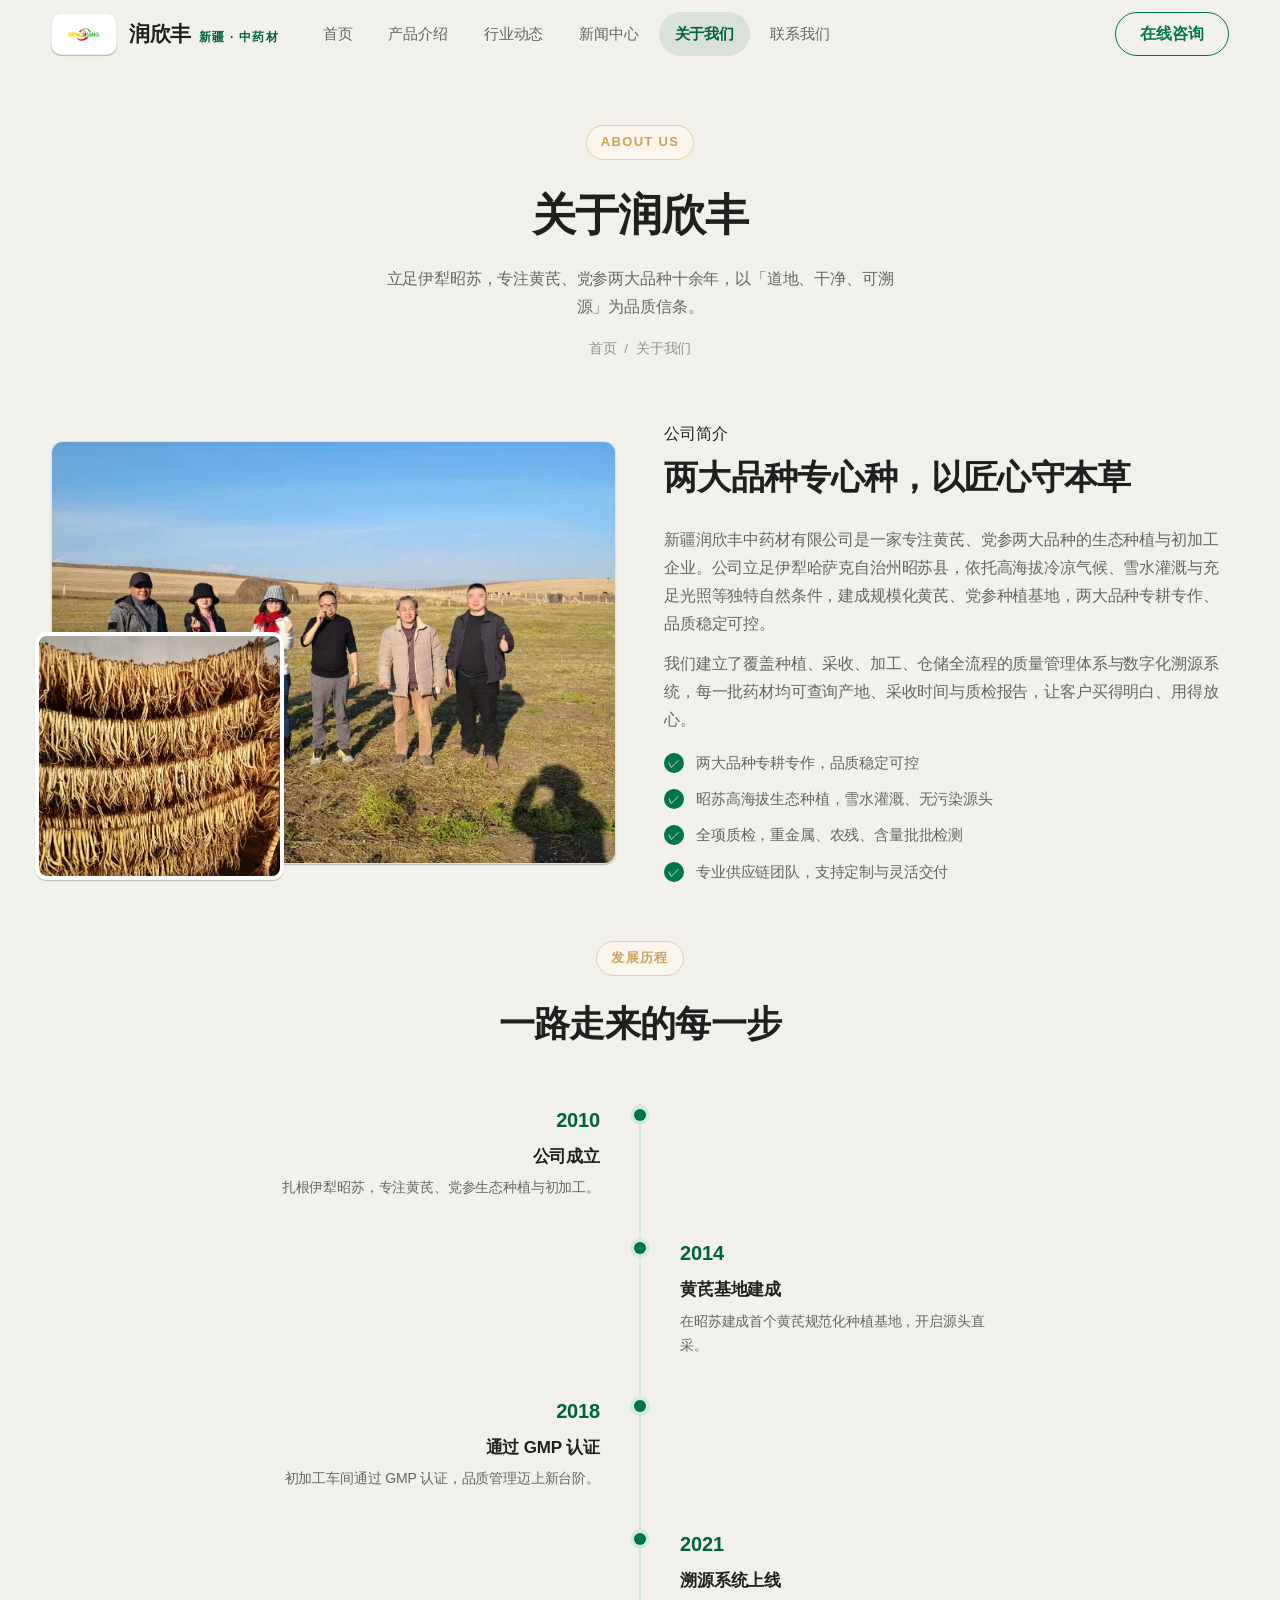
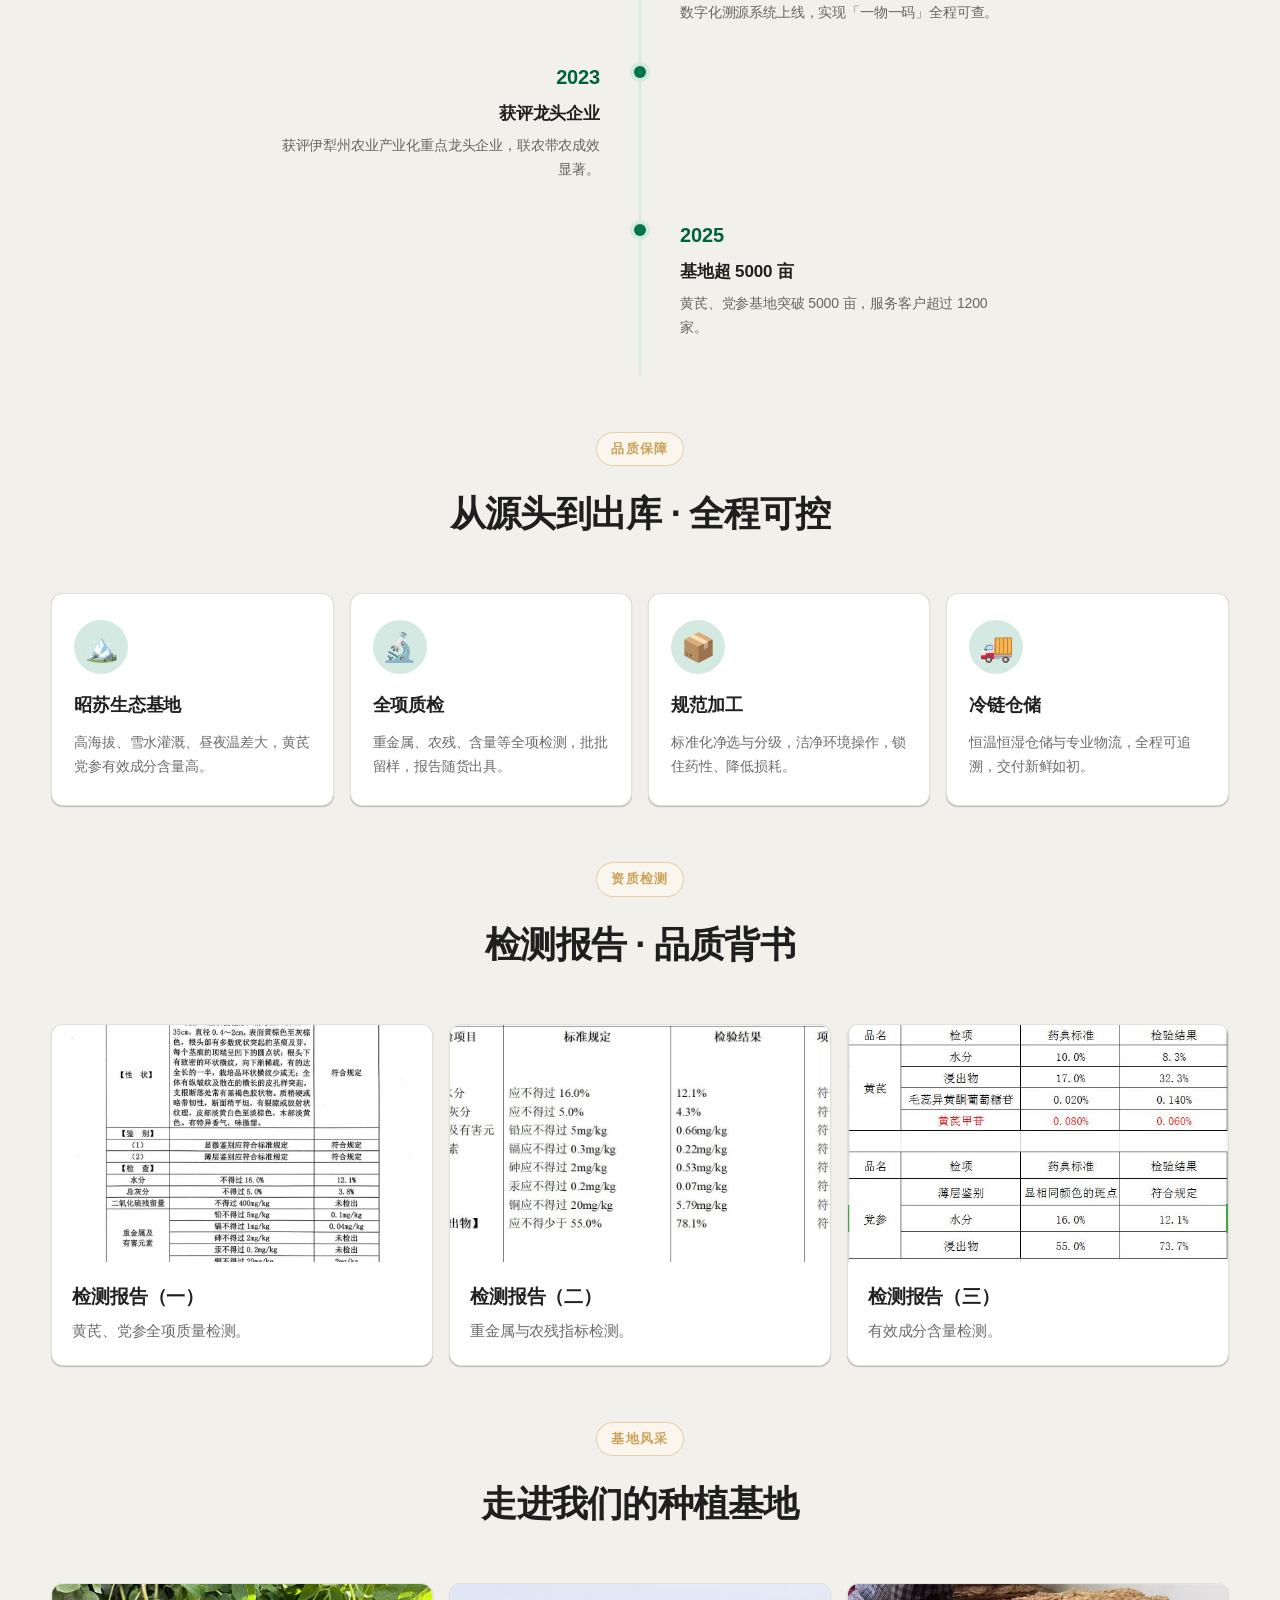
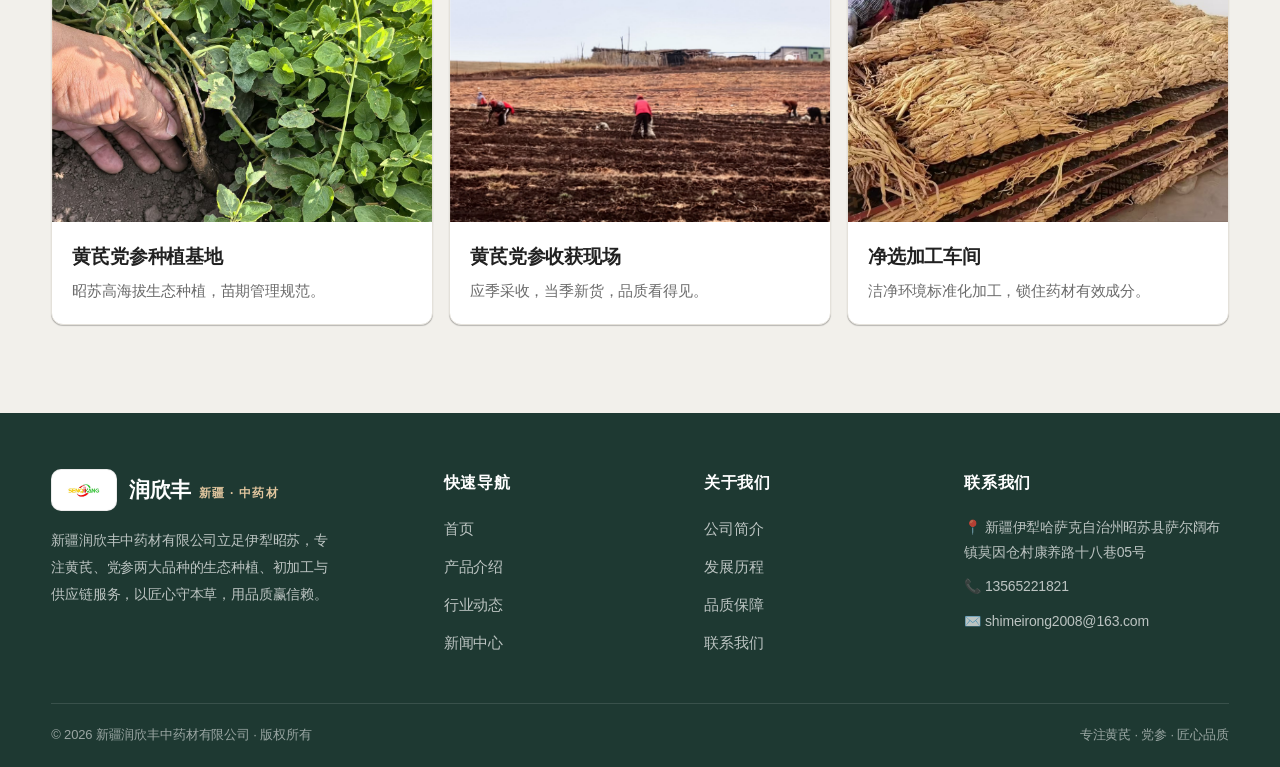
==== commit 858f9ae9: "style: 严格按 DESIGN.md(星巴克体系) 重写样式；media: 宣传片+项目1素材(生长/阴凉车间视频、AI成品图、检测报告、昆明展会、晾晒、基地收获图)" ====
--- a/about.html
+++ b/about.html
@@ -52,7 +52,7 @@
       <div class="container about-grid">
         <div class="about-media reveal">
           <div class="frame"><img src="assets/images/gallery-01.jpg" alt="润欣丰黄芪党参种植基地"></div>
-          <div class="sub"><img src="assets/images/gallery-02.jpg" alt="黄芪党参药材实拍"></div>
+          <div class="sub"><img src="assets/images/dry-01.jpg" alt="黄芪党参晾晒实拍"></div>
         </div>
         <div class="about-copy reveal d1">
           <span class="tag">公司简介</span>
@@ -103,6 +103,21 @@
       </div>
     </section>
 
+    <!-- 检测报告 -->
+    <section class="section" style="padding-top:0">
+      <div class="container">
+        <div class="sec-head reveal">
+          <span class="tag">资质检测</span>
+          <h2>检测报告 · 品质背书</h2>
+        </div>
+        <div class="news-grid">
+          <div class="card reveal"><div class="card__media"><img src="assets/images/cert-01.jpg" alt="检测报告一"></div><div class="card__body"><h3>检测报告（一）</h3><p>黄芪、党参全项质量检测。</p></div></div>
+          <div class="card reveal d1"><div class="card__media"><img src="assets/images/cert-02.jpg" alt="检测报告二"></div><div class="card__body"><h3>检测报告（二）</h3><p>重金属与农残指标检测。</p></div></div>
+          <div class="card reveal d2"><div class="card__media"><img src="assets/images/cert-03.jpg" alt="检测报告三"></div><div class="card__body"><h3>检测报告（三）</h3><p>有效成分含量检测。</p></div></div>
+        </div>
+      </div>
+    </section>
+
     <!-- 基地风采 -->
     <section class="section" style="padding-top:0">
       <div class="container">
@@ -111,8 +126,8 @@
           <h2>走进我们的种植基地</h2>
         </div>
         <div class="news-grid">
-          <div class="card reveal"><div class="card__media"><img src="assets/images/gallery-01.jpg" alt="基地一"></div><div class="card__body"><h3>规范化种植基地</h3><p>土壤、水肥、采收全流程规范管理。</p></div></div>
-          <div class="card reveal d1"><div class="card__media"><img src="assets/images/gallery-02.jpg" alt="基地二"></div><div class="card__body"><h3>黄芪党参药材原料</h3><p>原产地直采，当季新货，品质看得见。</p></div></div>
+          <div class="card reveal"><div class="card__media"><img src="assets/images/base-01.jpg" alt="种植基地"></div><div class="card__body"><h3>黄芪党参种植基地</h3><p>昭苏高海拔生态种植，苗期管理规范。</p></div></div>
+          <div class="card reveal d1"><div class="card__media"><img src="assets/images/harvest-01.jpg" alt="收获现场"></div><div class="card__body"><h3>黄芪党参收获现场</h3><p>应季采收，当季新货，品质看得见。</p></div></div>
           <div class="card reveal d2"><div class="card__media"><img src="assets/images/gallery-03.jpg" alt="基地三"></div><div class="card__body"><h3>净选加工车间</h3><p>洁净环境标准化加工，锁住药材有效成分。</p></div></div>
         </div>
       </div>
--- a/assets/css/style.css
+++ b/assets/css/style.css
@@ -1,28 +1,33 @@
 /* ============================================================
    新疆润欣丰 · 官网样式
-   设计语言：DeepSeek 光网风格（品牌红橙配色）
-   浅色暖底 · 红橙渐变 · 柔和光晕 · 光网网格 · 圆角卡片 · 现代排版
+   设计规范：DESIGN.md（基于 awesome-design-md / Starbucks 体系）
+   纯色块 · 四阶绿 #006241/#00754A/#1E3932/#2b5148 · 金 #cba258 仅尊享点缀
+   暖米白画布 #f2f0eb · 无渐变 · 50px 全胶囊按钮 · 12px 卡片 · 轻叠影
    ============================================================ */
 
 :root {
-  --brand: #E53935;        /* 品牌红 */
-  --brand-2: #FF7043;      /* 渐变橙 */
-  --brand-3: #FFB74D;      /* 琥珀光晕 */
-  --brand-dark: #C62828;
-  --ink: #1a1210;
-  --ink-2: #5c4a45;
-  --ink-3: #a1938d;
-  --bg: #fdf8f5;
+  --green: #006241;         /* 品牌绿：标题/主标识 */
+  --accent: #00754A;        /* 强调绿：CTA 按钮 */
+  --house: #1E3932;         /* 深墨绿：深色带/页脚 */
+  --uplift: #2b5148;        /* 装饰中深绿 */
+  --green-light: #d4e9e2;   /* 浅薄荷：校验/浅色面 */
+  --gold: #cba258;          /* 金：仅尊享/精选点缀 */
+  --gold-light: #dfc49d;
+  --gold-wash: #faf6ee;
+  --ink: rgba(0, 0, 0, 0.87);       /* 主文字 */
+  --ink-2: rgba(0, 0, 0, 0.58);     /* 次文字 */
+  --ink-3: rgba(0, 0, 0, 0.40);     /* 弱文字 */
+  --bg: #f2f0eb;                    /* 暖米白画布 */
+  --ceramic: #edebe9;               /* 陶瓷米色分区 */
   --card: #ffffff;
-  --line: #f3e6e0;
-  --grad: linear-gradient(135deg, #FF7043 0%, #E53935 100%);
-  --grad-soft: linear-gradient(135deg, rgba(229, 57, 53, .10), rgba(255, 112, 67, .10));
-  --radius: 20px;
-  --radius-lg: 28px;
-  --shadow: 0 18px 50px -18px rgba(229, 57, 53, .30);
-  --shadow-sm: 0 6px 24px -10px rgba(26, 18, 16, .14);
-  --font: "PingFang SC", "Microsoft YaHei", "Helvetica Neue", system-ui, -apple-system, "Segoe UI", Roboto, Arial, sans-serif;
-  --ease: cubic-bezier(.22, .61, .36, 1);
+  --line: #e4e1da;
+  --radius: 12px;                   /* 卡片/容器 */
+  --radius-lg: 12px;
+  --shadow-card: 0 0 0.5px rgba(0, 0, 0, 0.14), 0 1px 1px rgba(0, 0, 0, 0.24);
+  --shadow-nav: 0 1px 3px rgba(0, 0, 0, 0.1), 0 2px 2px rgba(0, 0, 0, 0.06), 0 0 2px rgba(0, 0, 0, 0.07);
+  --shadow-lift: 0 0 0.5px rgba(0, 0, 0, 0.14), 0 6px 12px rgba(0, 0, 0, 0.10);
+  --font: "PingFang SC", "Microsoft YaHei", "Helvetica Neue", Helvetica, Arial, sans-serif;
+  --ease: cubic-bezier(.25, .46, .45, .94);
 }
 
 * { margin: 0; padding: 0; box-sizing: border-box; }
@@ -31,7 +36,8 @@
   font-family: var(--font);
   color: var(--ink);
   background: var(--bg);
-  line-height: 1.7;
+  line-height: 1.75;
+  letter-spacing: -0.01em;
   overflow-x: hidden;
   min-height: 100vh;
 }
@@ -40,32 +46,11 @@
 ul { list-style: none; }
 button { font-family: inherit; cursor: pointer; border: none; background: none; }
 .container { width: min(1180px, 92%); margin-inline: auto; }
-.section { padding: 84px 0; position: relative; }
-
-/* ---------- 光网背景 ---------- */
-.aurora {
-  position: fixed; inset: 0; z-index: -2; overflow: hidden;
-  background:
-    radial-gradient(1200px 600px at 80% -10%, rgba(255, 112, 67, .16), transparent 60%),
-    radial-gradient(900px 500px at 10% 10%, rgba(229, 57, 53, .12), transparent 60%),
-    linear-gradient(180deg, #ffffff 0%, #fdf8f5 55%, #fbf0ea 100%);
-}
-.aurora__grid {
-  position: absolute; inset: 0; opacity: .55;
-  background-image:
-    linear-gradient(rgba(229, 57, 53, .045) 1px, transparent 1px),
-    linear-gradient(90deg, rgba(229, 57, 53, .045) 1px, transparent 1px);
-  background-size: 46px 46px;
-  -webkit-mask-image: radial-gradient(ellipse 90% 70% at 50% 0%, #000 40%, transparent 100%);
-          mask-image: radial-gradient(ellipse 90% 70% at 50% 0%, #000 40%, transparent 100%);
-}
-.aurora__orb { position: absolute; border-radius: 50%; filter: blur(80px); opacity: .5; }
-.aurora__orb--blue  { width: 460px; height: 460px; left: -120px; top: -80px; background: #E53935; animation: float1 14s var(--ease) infinite; }
-.aurora__orb--violet{ width: 520px; height: 520px; right: -160px; top: 8%; background: #FF7043; animation: float2 18s var(--ease) infinite; }
-.aurora__orb--cyan  { width: 380px; height: 380px; left: 40%; bottom: -140px; background: #FFB74D; animation: float3 20s var(--ease) infinite; }
-@keyframes float1 { 50% { transform: translate(40px, 60px) scale(1.08); } }
-@keyframes float2 { 50% { transform: translate(-50px, 40px) scale(1.12); } }
-@keyframes float3 { 50% { transform: translate(30px, -50px) scale(1.05); } }
+.section { padding: 56px 0; position: relative; }
+
+/* ---------- 画布（纯色块，无渐变光晕） ---------- */
+.aurora { position: fixed; inset: 0; z-index: -2; background: var(--bg); }
+.aurora__orb, .aurora__grid { display: none; }
 
 /* ---------- 导航 ---------- */
 .nav {
@@ -74,29 +59,27 @@
   border-bottom: 1px solid transparent;
 }
 .nav.scrolled {
-  background: rgba(255, 255, 255, .82);
-  backdrop-filter: saturate(180%) blur(14px);
-  -webkit-backdrop-filter: saturate(180%) blur(14px);
+  background: rgba(255, 255, 255, .94);
   border-bottom-color: var(--line);
-  box-shadow: 0 6px 30px -18px rgba(26, 18, 16, .2);
-}
-.nav__inner { display: flex; align-items: center; gap: 22px; height: 72px; }
+  box-shadow: var(--shadow-nav);
+}
+.nav__inner { display: flex; align-items: center; gap: 20px; height: 68px; }
 .brand { display: flex; align-items: center; gap: 12px; flex-shrink: 0; }
 .brand__logo {
-  height: 46px; width: auto; display: block;
-  background: #fff; border: 1px solid rgba(26, 18, 16, .08);
-  border-radius: 12px; padding: 5px 7px;
-  box-shadow: 0 8px 20px -12px rgba(26, 18, 16, .3);
-}
-.brand__text { font-size: 21px; font-weight: 800; letter-spacing: .5px; display: flex; align-items: baseline; gap: 7px; }
-.brand__text small { font-size: 12.5px; font-weight: 600; color: var(--brand); letter-spacing: 2px; }
+  height: 42px; width: auto; display: block;
+  background: #fff; border: 1px solid rgba(0, 0, 0, .08);
+  border-radius: 10px; padding: 4px 7px;
+  box-shadow: var(--shadow-card);
+}
+.brand__text { font-size: 21px; font-weight: 800; letter-spacing: -0.01em; display: flex; align-items: baseline; gap: 8px; }
+.brand__text small { font-size: 12px; font-weight: 600; color: var(--green); letter-spacing: 0.1em; }
 .nav__links { display: flex; gap: 4px; margin-left: 8px; }
 .nav__links a {
-  padding: 9px 16px; border-radius: 999px; font-size: 15.5px; font-weight: 500;
+  padding: 9px 16px; border-radius: 50px; font-size: 15px; font-weight: 500;
   color: var(--ink-2); transition: color .2s, background .2s; white-space: nowrap;
 }
-.nav__links a:hover { color: var(--brand); background: rgba(229, 57, 53, .07); }
-.nav__links a.active { color: var(--brand); background: rgba(229, 57, 53, .11); font-weight: 600; }
+.nav__links a:hover { color: var(--green); background: rgba(0, 98, 65, .07); }
+.nav__links a.active { color: var(--green); background: rgba(0, 98, 65, .10); font-weight: 600; }
 .nav__actions { margin-left: auto; display: flex; align-items: center; gap: 12px; }
 .nav__toggle { display: none; width: 42px; height: 42px; border-radius: 12px; border: 1px solid var(--line); background: #fff; }
 .nav__toggle span { display: block; width: 18px; height: 2px; background: var(--ink); margin: 4px auto; border-radius: 2px; transition: .3s; }
@@ -104,301 +87,297 @@
 .nav__toggle.open span:nth-child(2) { opacity: 0; }
 .nav__toggle.open span:nth-child(3) { transform: translateY(-6px) rotate(-45deg); }
 
-/* ---------- 按钮 ---------- */
+/* ---------- 按钮（50px 全胶囊 + scale(0.95) 按压缩放） ---------- */
 .btn {
   display: inline-flex; align-items: center; justify-content: center; gap: 8px;
-  padding: 13px 26px; border-radius: 999px; font-size: 15.5px; font-weight: 600;
-  transition: transform .2s var(--ease), box-shadow .2s, background .2s, color .2s;
-  white-space: nowrap;
-}
-.btn--primary { background: var(--grad); color: #fff; box-shadow: 0 14px 30px -12px rgba(229, 57, 53, .65); }
-.btn--primary:hover { transform: translateY(-2px); box-shadow: 0 20px 40px -14px rgba(229, 57, 53, .8); }
-.btn--ghost { background: rgba(255, 255, 255, .7); border: 1px solid var(--line); color: var(--ink); }
-.btn--ghost:hover { border-color: var(--brand); color: var(--brand); transform: translateY(-2px); }
-.btn--white { background: #fff; color: var(--brand); box-shadow: 0 12px 28px -14px rgba(26, 18, 16, .45); }
-.btn--white:hover { transform: translateY(-2px); }
+  padding: 7px 24px; min-height: 44px; border-radius: 50px; font-size: 15.5px; font-weight: 600;
+  letter-spacing: -0.01em; white-space: nowrap;
+  transition: transform .2s ease, box-shadow .2s, background .2s, color .2s, border-color .2s;
+}
+.btn:active { transform: scale(0.95); }
+.btn--primary { background: var(--accent); color: #ffffff; border: 1px solid var(--accent); }
+.btn--primary:hover { background: var(--green); border-color: var(--green); transform: translateY(-1px); }
+.btn--ghost { background: transparent; border: 1px solid var(--accent); color: var(--accent); }
+.btn--ghost:hover { background: rgba(0, 117, 74, .06); }
+.btn--white { background: #ffffff; color: var(--accent); border: 1px solid #ffffff; }
+.btn--white:hover { transform: translateY(-1px); }
+.btn--onDark { background: transparent; border: 1px solid rgba(255, 255, 255, .8); color: #ffffff; }
+.btn--onDark:hover { background: rgba(255, 255, 255, .1); }
 
 /* ---------- Hero ---------- */
-.hero { position: relative; padding: 76px 0 96px; }
-.hero__inner { display: grid; grid-template-columns: 1.05fr .95fr; gap: 56px; align-items: center; }
+.hero { position: relative; padding: 72px 0 96px; }
+.hero__inner { display: flex; flex-direction: column; align-items: center; gap: 48px; }
+.hero__copy { text-align: center; max-width: 800px; }
 .hero__eyebrow {
-  display: inline-flex; align-items: center; gap: 8px; padding: 7px 15px;
-  border-radius: 999px; background: var(--grad-soft); color: var(--brand);
-  font-size: 14px; font-weight: 600; margin-bottom: 22px;
-}
-.hero__eyebrow::before { content: ""; width: 8px; height: 8px; border-radius: 50%; background: var(--grad); }
-.hero h1 { font-size: clamp(34px, 5vw, 56px); line-height: 1.15; font-weight: 800; letter-spacing: -1px; }
-.hero h1 .grad {
-  background: var(--grad); -webkit-background-clip: text; background-clip: text; color: transparent;
-}
-.hero__sub { margin: 22px 0 32px; color: var(--ink-2); font-size: 18px; max-width: 52ch; }
-.hero__cta { display: flex; gap: 14px; flex-wrap: wrap; }
-.hero__trust { display: flex; gap: 28px; margin-top: 38px; flex-wrap: wrap; }
-.hero__trust div b { display: block; font-size: 20px; font-weight: 800; color: var(--ink); }
-.hero__trust div span { font-size: 13.5px; color: var(--ink-3); }
-
-.hero__media { position: relative; }
+  display: inline-flex; align-items: center; gap: 8px; padding: 6px 16px;
+  border-radius: 50px; background: var(--gold-wash); color: var(--gold);
+  border: 1px solid rgba(203, 162, 88, .5);
+  font-size: 13px; font-weight: 700; letter-spacing: 0.1em; margin-bottom: 24px;
+}
+.hero__eyebrow::before { content: "✦"; font-size: 12px; }
+.hero h1 { font-size: clamp(36px, 5.2vw, 58px); line-height: 1.2; font-weight: 800; letter-spacing: -0.02em; }
+.hero h1 .grad { color: var(--green); }
+.hero__sub { margin: 22px auto 32px; color: var(--ink-2); font-size: 19px; max-width: 56ch; }
+.hero__cta { display: flex; gap: 14px; flex-wrap: wrap; justify-content: center; }
+.hero__trust { display: flex; gap: 40px; margin-top: 42px; flex-wrap: wrap; justify-content: center; }
+.hero__trust div b { display: block; font-size: 20px; font-weight: 800; color: var(--green); }
+.hero__trust div span { font-size: 13.5px; color: var(--ink-2); }
+
+.hero__media { position: relative; width: min(900px, 100%); }
 .hero__frame {
-  position: relative; border-radius: var(--radius-lg); overflow: hidden;
-  aspect-ratio: 4 / 3; box-shadow: var(--shadow); border: 1px solid rgba(255,255,255,.7);
-  background: #f5e9e5;
-}
-.hero__frame img { width: 100%; height: 100%; object-fit: cover; position: absolute; inset: 0; opacity: 0; transition: opacity 1s var(--ease); }
+  position: relative; border-radius: var(--radius); overflow: hidden;
+  aspect-ratio: 21 / 10; box-shadow: var(--shadow-card); border: 1px solid rgba(0, 0, 0, .06);
+  background: var(--ceramic);
+}
+.hero__frame img { width: 100%; height: 100%; object-fit: cover; position: absolute; inset: 0; opacity: 0; transition: opacity .3s ease-in; }
 .hero__frame img.active { opacity: 1; }
-.hero__dots { position: absolute; bottom: 16px; left: 50%; transform: translateX(-50%); display: flex; gap: 8px; z-index: 3; }
-.hero__dots button { width: 9px; height: 9px; border-radius: 999px; background: rgba(255,255,255,.55); transition: .3s; }
-.hero__dots button.active { width: 26px; background: #fff; }
+.hero__dots { position: absolute; bottom: 14px; left: 50%; transform: translateX(-50%); display: flex; gap: 8px; z-index: 3; }
+.hero__dots button { width: 8px; height: 8px; border-radius: 50%; background: rgba(255, 255, 255, .6); transition: .3s; }
+.hero__dots button.active { width: 24px; background: #fff; border-radius: 50px; }
 .hero__badge {
-  position: absolute; top: 22px; left: 22px; z-index: 3; background: rgba(255,255,255,.85);
-  backdrop-filter: blur(8px); border: 1px solid rgba(255,255,255,.9); border-radius: 16px;
-  padding: 12px 18px; box-shadow: var(--shadow-sm); display: flex; align-items: center; gap: 12px;
-}
-.hero__badge b { font-size: 22px; background: var(--grad); -webkit-background-clip: text; background-clip: text; color: transparent; }
-.hero__badge span { font-size: 13px; color: var(--ink-2); line-height: 1.4; }
+  position: absolute; top: 18px; left: 18px; z-index: 3; background: rgba(255, 255, 255, .92);
+  border-radius: var(--radius); padding: 12px 16px; box-shadow: var(--shadow-card);
+  display: flex; align-items: center; gap: 12px;
+}
+.hero__badge b { font-size: 20px; color: var(--green); }
+.hero__badge span { font-size: 12.5px; color: var(--ink-2); line-height: 1.4; }
 .hero__float {
-  position: absolute; right: -14px; bottom: 34px; z-index: 3; background: #fff; border-radius: 18px;
-  padding: 14px 18px; box-shadow: var(--shadow); display: flex; align-items: center; gap: 12px;
+  position: absolute; right: -14px; bottom: 32px; z-index: 3; background: #fff; border-radius: var(--radius);
+  padding: 14px 18px; box-shadow: var(--shadow-card); display: flex; align-items: center; gap: 12px;
+  border: 1px solid var(--line);
   animation: bob 5s var(--ease) infinite;
 }
-.hero__float .ico { width: 42px; height: 42px; border-radius: 12px; background: var(--grad-soft); display: grid; place-items: center; color: var(--brand); font-size: 20px; }
+.hero__float .ico { width: 42px; height: 42px; border-radius: 50%; background: var(--green-light); display: grid; place-items: center; color: var(--green); font-size: 20px; }
 .hero__float b { display: block; font-size: 15px; }
-.hero__float span { font-size: 12.5px; color: var(--ink-3); }
+.hero__float span { font-size: 12.5px; color: var(--ink-2); }
 @keyframes bob { 50% { transform: translateY(-10px); } }
 
 /* ---------- 统计条 ---------- */
-.stats { margin-top: -24px; position: relative; z-index: 4; }
+.stats { margin-top: -26px; position: relative; z-index: 4; }
 .stats__inner {
-  display: grid; grid-template-columns: repeat(4, 1fr); gap: 18px;
-  background: #fff; border: 1px solid var(--line); border-radius: var(--radius-lg);
-  padding: 32px 24px; box-shadow: var(--shadow);
+  display: grid; grid-template-columns: repeat(4, 1fr); gap: 16px;
+  background: #fff; border: 1px solid var(--line); border-radius: var(--radius);
+  padding: 28px 20px; box-shadow: var(--shadow-card);
 }
 .stat { text-align: center; position: relative; }
 .stat + .stat::before { content: ""; position: absolute; left: 0; top: 12%; height: 76%; width: 1px; background: var(--line); }
-.stat b { font-size: clamp(28px, 3.4vw, 40px); font-weight: 800; background: var(--grad); -webkit-background-clip: text; background-clip: text; color: transparent; }
-.stat span { display: block; color: var(--ink-2); font-size: 14.5px; margin-top: 4px; }
+.stat b { font-size: clamp(28px, 3.4vw, 40px); font-weight: 800; color: var(--green); }
+.stat span { display: block; color: var(--ink-2); font-size: 14px; margin-top: 4px; }
 
 /* ---------- 区块标题 ---------- */
-.sec-head { max-width: 640px; margin: 0 auto 54px; text-align: center; }
-.sec-head--left { margin: 0 0 40px; text-align: left; }
+.sec-head { max-width: 640px; margin: 0 auto 48px; text-align: center; }
 .sec-head .tag {
-  display: inline-block; font-size: 13px; font-weight: 700; letter-spacing: 2px;
-  color: var(--brand); background: var(--grad-soft); padding: 6px 14px; border-radius: 999px; margin-bottom: 14px;
-}
-.sec-head h2 { font-size: clamp(26px, 3.4vw, 38px); font-weight: 800; letter-spacing: -.5px; }
-.sec-head p { color: var(--ink-2); margin-top: 14px; font-size: 16.5px; }
+  display: inline-block; font-size: 13px; font-weight: 700; letter-spacing: 0.1em;
+  color: var(--gold); background: var(--gold-wash);
+  border: 1px solid rgba(203, 162, 88, .45);
+  padding: 5px 14px; border-radius: 50px; margin-bottom: 16px;
+}
+.sec-head h2 { font-size: clamp(26px, 3.2vw, 36px); font-weight: 800; letter-spacing: -0.02em; }
+.sec-head p { color: var(--ink-2); margin-top: 12px; font-size: 16px; }
 
 /* ---------- 品类卡片 ---------- */
-.cats { display: grid; grid-template-columns: repeat(4, 1fr); gap: 20px; }
+.cats { display: grid; grid-template-columns: repeat(4, 1fr); gap: 16px; }
 .cat {
   background: #fff; border: 1px solid var(--line); border-radius: var(--radius);
-  padding: 30px 26px; transition: transform .3s var(--ease), box-shadow .3s, border-color .3s;
-  position: relative; overflow: hidden;
-}
-.cat::after { content: ""; position: absolute; inset: 0; background: var(--grad); opacity: 0; transition: opacity .3s; }
-.cat:hover { transform: translateY(-6px); box-shadow: var(--shadow); border-color: transparent; }
-.cat:hover * { position: relative; z-index: 2; color: #fff; }
-.cat:hover::after { opacity: .96; }
+  padding: 26px 22px; transition: transform .3s var(--ease), box-shadow .3s, background .3s;
+  box-shadow: var(--shadow-card);
+}
+.cat:hover { transform: translateY(-4px); box-shadow: var(--shadow-lift); }
 .cat__ico {
-  width: 54px; height: 54px; border-radius: 15px; background: var(--grad-soft);
-  display: grid; place-items: center; font-size: 26px; margin-bottom: 18px; transition: .3s;
-}
-.cat:hover .cat__ico { background: rgba(255,255,255,.2); }
-.cat h3 { font-size: 19px; font-weight: 700; margin-bottom: 8px; }
-.cat p { font-size: 14.5px; color: var(--ink-2); transition: color .3s; }
-.cat:hover p { color: rgba(255,255,255,.85); }
-.cat__more { display: inline-flex; align-items: center; gap: 6px; margin-top: 16px; font-size: 14px; font-weight: 600; color: var(--brand); transition: color .3s; }
-.cat:hover .cat__more { color: #fff; }
+  width: 52px; height: 52px; border-radius: 50%; background: var(--green-light);
+  display: grid; place-items: center; font-size: 24px; margin-bottom: 16px;
+}
+.cat h3 { font-size: 20px; font-weight: 800; margin-bottom: 8px; color: var(--green); }
+.cat p { font-size: 14.5px; color: var(--ink-2); }
+.cat__more { display: inline-flex; align-items: center; gap: 6px; margin-top: 16px; font-size: 14px; font-weight: 700; color: var(--accent); }
+.cat:hover .cat__more { gap: 9px; } .cat__more { transition: gap .2s; }
 
 /* ---------- 产品 ---------- */
-.products { display: grid; grid-template-columns: repeat(3, 1fr); gap: 24px; }
+.products { display: grid; grid-template-columns: repeat(3, 1fr); gap: 16px; }
 .products--two { grid-template-columns: repeat(2, 1fr); }
 .card {
   background: #fff; border: 1px solid var(--line); border-radius: var(--radius); overflow: hidden;
-  transition: transform .3s var(--ease), box-shadow .3s; display: flex; flex-direction: column;
-}
-.card:hover { transform: translateY(-8px); box-shadow: var(--shadow); }
-.card__media { position: relative; aspect-ratio: 4 / 3; overflow: hidden; background: #f6ece8; }
+  box-shadow: var(--shadow-card); transition: transform .3s var(--ease), box-shadow .3s;
+  display: flex; flex-direction: column;
+}
+.card:hover { transform: translateY(-4px); box-shadow: var(--shadow-lift); }
+.card__media { position: relative; aspect-ratio: 4 / 3; overflow: hidden; background: var(--ceramic); }
 .card__media img { width: 100%; height: 100%; object-fit: cover; transition: transform .6s var(--ease); }
-.card:hover .card__media img { transform: scale(1.07); }
+.card:hover .card__media img { transform: scale(1.05); }
 .card__tag {
-  position: absolute; top: 14px; left: 14px; background: rgba(255,255,255,.9); backdrop-filter: blur(6px);
-  color: var(--brand); font-size: 12.5px; font-weight: 600; padding: 5px 12px; border-radius: 999px;
-}
-.card__body { padding: 22px 22px 24px; display: flex; flex-direction: column; flex: 1; }
-.card__body h3 { font-size: 18.5px; font-weight: 700; margin-bottom: 6px; }
+  position: absolute; top: 12px; left: 12px; background: rgba(255, 255, 255, .94);
+  color: var(--accent); font-size: 12.5px; font-weight: 700; padding: 4px 12px; border-radius: 50px;
+  border: 1px solid rgba(0, 117, 74, .25);
+}
+.card__body { padding: 18px 20px 20px; display: flex; flex-direction: column; flex: 1; }
+.card__body h3 { font-size: 19px; font-weight: 800; margin-bottom: 6px; }
 .card__body .latin { font-size: 12.5px; color: var(--ink-3); font-style: italic; margin-bottom: 10px; }
 .card__body p { font-size: 14.5px; color: var(--ink-2); flex: 1; }
-.card__foot { margin-top: 16px; padding-top: 16px; border-top: 1px dashed var(--line); display: flex; align-items: center; justify-content: space-between; }
+.card__foot { margin-top: 14px; padding-top: 14px; border-top: 1px solid var(--line); display: flex; align-items: center; justify-content: space-between; }
 .card__foot span { font-size: 13px; color: var(--ink-3); }
-.card__foot .link { font-size: 14px; font-weight: 600; color: var(--brand); display: inline-flex; align-items: center; gap: 5px; transition: gap .2s; }
+.card__foot .link { font-size: 14px; font-weight: 700; color: var(--accent); display: inline-flex; align-items: center; gap: 5px; transition: gap .2s; }
 .card__foot .link:hover { gap: 9px; }
 
-/* 筛选 */
-.filter { display: flex; gap: 10px; flex-wrap: wrap; justify-content: center; margin-bottom: 42px; }
-.filter button {
-  padding: 10px 20px; border-radius: 999px; font-size: 14.5px; font-weight: 600; color: var(--ink-2);
-  background: #fff; border: 1px solid var(--line); transition: .25s;
-}
-.filter button:hover { color: var(--brand); border-color: var(--brand); }
-.filter button.active { background: var(--grad); color: #fff; border-color: transparent; box-shadow: 0 10px 24px -10px rgba(229, 57, 53, .7); }
-
 /* ---------- 新闻 / 动态 ---------- */
-.news-grid { display: grid; grid-template-columns: repeat(3, 1fr); gap: 24px; }
+.news-grid { display: grid; grid-template-columns: repeat(3, 1fr); gap: 16px; }
 .news-grid .card__media { aspect-ratio: 16 / 10; }
 .meta { display: flex; align-items: center; gap: 14px; font-size: 13px; color: var(--ink-3); margin-bottom: 10px; }
-.meta .chip { background: var(--grad-soft); color: var(--brand); font-weight: 600; padding: 3px 10px; border-radius: 999px; }
-
-.list { display: flex; flex-direction: column; gap: 16px; }
+.meta .chip { background: var(--gold-wash); color: var(--gold); border: 1px solid rgba(203, 162, 88, .4); font-weight: 700; padding: 3px 10px; border-radius: 50px; }
+
+.list { display: flex; flex-direction: column; gap: 14px; }
 .list-item {
-  display: grid; grid-template-columns: 190px 1fr; gap: 22px; background: #fff; border: 1px solid var(--line);
-  border-radius: var(--radius); padding: 18px; transition: transform .25s var(--ease), box-shadow .25s;
-}
-.list-item:hover { transform: translateX(6px); box-shadow: var(--shadow-sm); }
-.list-item__media { aspect-ratio: 16/11; border-radius: 14px; overflow: hidden; background: #f6ece8; }
+  display: grid; grid-template-columns: 180px 1fr; gap: 20px; background: #fff; border: 1px solid var(--line);
+  border-radius: var(--radius); padding: 16px; box-shadow: var(--shadow-card);
+  transition: transform .25s var(--ease), box-shadow .25s;
+}
+.list-item:hover { transform: translateX(4px); box-shadow: var(--shadow-lift); }
+.list-item__media { aspect-ratio: 16/11; border-radius: 8px; overflow: hidden; background: var(--ceramic); }
 .list-item__media img { width: 100%; height: 100%; object-fit: cover; }
 .list-item__body { display: flex; flex-direction: column; }
-.list-item__body h3 { font-size: 17.5px; font-weight: 700; margin-bottom: 8px; }
+.list-item__body h3 { font-size: 18px; font-weight: 800; margin-bottom: 8px; }
 .list-item__body h3 a { transition: color .2s; }
-.list-item__body h3 a:hover { color: var(--brand); }
+.list-item__body h3 a:hover { color: var(--green); }
 .list-item__body h3 a::after { content: " ↗"; font-size: 13px; color: var(--ink-3); }
 .list-item__body p { font-size: 14.5px; color: var(--ink-2); flex: 1; }
 .list-item__body .date { font-size: 13px; color: var(--ink-3); margin-top: 10px; }
 
 /* ---------- 品质保障 ---------- */
-.features { display: grid; grid-template-columns: repeat(4, 1fr); gap: 20px; }
-.feature { background: #fff; border: 1px solid var(--line); border-radius: var(--radius); padding: 30px 24px; transition: .3s var(--ease); }
-.feature:hover { transform: translateY(-5px); box-shadow: var(--shadow-sm); border-color: rgba(229, 57, 53, .35); }
-.feature__ico { font-size: 30px; width: 58px; height: 58px; display: grid; place-items: center; border-radius: 16px; background: var(--grad-soft); margin-bottom: 18px; }
-.feature h3 { font-size: 17.5px; font-weight: 700; margin-bottom: 8px; }
+.features { display: grid; grid-template-columns: repeat(4, 1fr); gap: 16px; }
+.feature { background: #fff; border: 1px solid var(--line); border-radius: var(--radius); padding: 26px 22px; box-shadow: var(--shadow-card); transition: .3s var(--ease); }
+.feature:hover { transform: translateY(-4px); box-shadow: var(--shadow-lift); }
+.feature__ico { font-size: 28px; width: 54px; height: 54px; display: grid; place-items: center; border-radius: 50%; background: var(--green-light); margin-bottom: 16px; }
+.feature h3 { font-size: 18px; font-weight: 800; margin-bottom: 8px; }
 .feature p { font-size: 14px; color: var(--ink-2); }
 
 /* ---------- 视频 ---------- */
-.videos { display: grid; grid-template-columns: repeat(2, 1fr); gap: 24px; }
-.video { background: #fff; border: 1px solid var(--line); border-radius: var(--radius); overflow: hidden; }
+.videos { display: grid; grid-template-columns: repeat(2, 1fr); gap: 16px; }
+.video { background: #fff; border: 1px solid var(--line); border-radius: var(--radius); overflow: hidden; box-shadow: var(--shadow-card); }
 .video video { width: 100%; aspect-ratio: 16 / 9; object-fit: cover; background: #000; display: block; }
-.video__body { padding: 18px 22px; }
-.video__body h3 { font-size: 16.5px; font-weight: 700; margin-bottom: 4px; }
-.video__body span { font-size: 13px; color: var(--ink-3); }
-
-/* ---------- CTA ---------- */
-.cta { border-radius: var(--radius-lg); background: var(--grad); padding: 58px 48px; text-align: center; color: #fff; position: relative; overflow: hidden; }
-.cta::before, .cta::after { content: ""; position: absolute; border-radius: 50%; filter: blur(60px); opacity: .5; }
-.cta::before { width: 300px; height: 300px; left: -80px; top: -100px; background: #FFB74D; }
-.cta::after { width: 320px; height: 320px; right: -90px; bottom: -120px; background: #E53935; }
-.cta h2 { font-size: clamp(24px, 3.4vw, 34px); font-weight: 800; position: relative; z-index: 2; }
-.cta p { margin: 14px auto 30px; max-width: 56ch; opacity: .92; position: relative; z-index: 2; }
-.cta .btn { position: relative; z-index: 2; }
+.video__body { padding: 16px 20px; }
+.video__body h3 { font-size: 17px; font-weight: 800; margin-bottom: 4px; }
+.video__body span { font-size: 13px; color: var(--ink-2); }
+.video--wide { grid-column: 1 / -1; }
+.video--wide video { aspect-ratio: 21 / 10; }
+
+/* ---------- 深色带 CTA（House Green 纯色块） ---------- */
+.cta { border-radius: var(--radius); background: var(--house); padding: 52px 44px; text-align: center; color: #fff; }
+.cta h2 { font-size: clamp(24px, 3.2vw, 32px); font-weight: 800; letter-spacing: -0.01em; }
+.cta p { margin: 12px auto 28px; max-width: 56ch; color: rgba(255, 255, 255, .7); }
+.cta .btn { background: #fff; color: var(--accent); border-color: #fff; }
 
 /* ---------- 关于 / 时间线 ---------- */
-.about-grid { display: grid; grid-template-columns: 1fr 1fr; gap: 56px; align-items: center; }
+.about-grid { display: grid; grid-template-columns: 1fr 1fr; gap: 48px; align-items: center; }
 .about-media { position: relative; }
-.about-media .frame { border-radius: var(--radius-lg); overflow: hidden; box-shadow: var(--shadow); aspect-ratio: 4/3; }
+.about-media .frame { border-radius: var(--radius); overflow: hidden; box-shadow: var(--shadow-card); aspect-ratio: 4/3; border: 1px solid rgba(0,0,0,.06); }
 .about-media .frame img { width: 100%; height: 100%; object-fit: cover; }
-.about-media .sub { position: absolute; left: -20px; bottom: -20px; border-radius: 16px; overflow: hidden; width: 46%; aspect-ratio: 1; border: 5px solid #fff; box-shadow: var(--shadow); }
+.about-media .sub { position: absolute; left: -16px; bottom: -16px; border-radius: var(--radius); overflow: hidden; width: 44%; aspect-ratio: 1; border: 4px solid #fff; box-shadow: var(--shadow-card); }
 .about-media .sub img { width: 100%; height: 100%; object-fit: cover; }
-.about-copy h2 { font-size: clamp(26px, 3.4vw, 36px); font-weight: 800; letter-spacing: -.5px; margin-bottom: 20px; }
-.about-copy p { color: var(--ink-2); margin-bottom: 14px; }
-.about-copy .points { margin-top: 18px; display: grid; gap: 12px; }
+.about-copy h2 { font-size: clamp(26px, 3.2vw, 34px); font-weight: 800; letter-spacing: -0.02em; margin-bottom: 18px; }
+.about-copy p { color: var(--ink-2); margin-bottom: 12px; }
+.about-copy .points { margin-top: 16px; display: grid; gap: 10px; }
 .about-copy .points li { display: flex; gap: 12px; align-items: flex-start; font-size: 15px; color: var(--ink-2); }
-.about-copy .points li::before { content: "✓"; flex-shrink: 0; width: 22px; height: 22px; border-radius: 50%; background: var(--grad); color: #fff; display: grid; place-items: center; font-size: 12px; margin-top: 2px; }
+.about-copy .points li::before { content: "✓"; flex-shrink: 0; width: 20px; height: 20px; border-radius: 50%; background: var(--accent); color: #fff; display: grid; place-items: center; font-size: 12px; margin-top: 3px; }
 
 .timeline { position: relative; max-width: 820px; margin: 0 auto; }
-.timeline::before { content: ""; position: absolute; left: 50%; transform: translateX(-50%); top: 0; bottom: 0; width: 2px; background: linear-gradient(var(--brand), var(--brand-2)); opacity: .25; }
-.tl-item { position: relative; width: 50%; padding: 0 40px 40px; }
+.timeline::before { content: ""; position: absolute; left: 50%; transform: translateX(-50%); top: 0; bottom: 0; width: 2px; background: var(--green-light); }
+.tl-item { position: relative; width: 50%; padding: 0 40px 36px; }
 .tl-item:nth-child(odd) { left: 0; text-align: right; }
 .tl-item:nth-child(even) { left: 50%; }
-.tl-item::before { content: ""; position: absolute; top: 6px; width: 14px; height: 14px; border-radius: 50%; background: var(--grad); box-shadow: 0 0 0 5px rgba(229, 57, 53, .15); }
-.tl-item:nth-child(odd)::before { right: -7px; }
-.tl-item:nth-child(even)::before { left: -7px; }
-.tl-item .year { font-weight: 800; font-size: 20px; background: var(--grad); -webkit-background-clip: text; background-clip: text; color: transparent; }
-.tl-item h4 { font-size: 16.5px; font-weight: 700; margin: 6px 0; }
+.tl-item::before { content: ""; position: absolute; top: 6px; width: 12px; height: 12px; border-radius: 50%; background: var(--accent); box-shadow: 0 0 0 4px var(--green-light); }
+.tl-item:nth-child(odd)::before { right: -6px; }
+.tl-item:nth-child(even)::before { left: -6px; }
+.tl-item .year { font-weight: 800; font-size: 20px; color: var(--green); }
+.tl-item h4 { font-size: 17px; font-weight: 800; margin: 4px 0; }
 .tl-item p { font-size: 14px; color: var(--ink-2); }
 
 /* ---------- 联系 ---------- */
-.contact-grid { display: grid; grid-template-columns: .9fr 1.1fr; gap: 32px; }
-.contact-info { display: grid; gap: 16px; }
-.cinfo { background: #fff; border: 1px solid var(--line); border-radius: var(--radius); padding: 22px 24px; display: flex; gap: 16px; align-items: flex-start; transition: .25s; }
-.cinfo:hover { border-color: rgba(229, 57, 53, .4); box-shadow: var(--shadow-sm); }
-.cinfo .ico { width: 48px; height: 48px; flex-shrink: 0; border-radius: 14px; background: var(--grad-soft); display: grid; place-items: center; font-size: 22px; }
+.contact-grid { display: grid; grid-template-columns: .9fr 1.1fr; gap: 28px; }
+.contact-info { display: grid; gap: 14px; }
+.cinfo { background: #fff; border: 1px solid var(--line); border-radius: var(--radius); padding: 20px 22px; display: flex; gap: 16px; align-items: flex-start; box-shadow: var(--shadow-card); transition: .25s; }
+.cinfo:hover { box-shadow: var(--shadow-lift); }
+.cinfo .ico { width: 46px; height: 46px; flex-shrink: 0; border-radius: 50%; background: var(--green-light); display: grid; place-items: center; font-size: 20px; }
 .cinfo b { display: block; font-size: 16px; margin-bottom: 3px; }
 .cinfo span { font-size: 14px; color: var(--ink-2); }
-.form { background: #fff; border: 1px solid var(--line); border-radius: var(--radius-lg); padding: 34px; box-shadow: var(--shadow-sm); }
-.form h3 { font-size: 22px; font-weight: 800; margin-bottom: 6px; }
-.form > p { font-size: 14.5px; color: var(--ink-3); margin-bottom: 24px; }
-.field { margin-bottom: 18px; }
-.field label { display: block; font-size: 14px; font-weight: 600; margin-bottom: 8px; color: var(--ink-2); }
+.form { background: #fff; border: 1px solid var(--line); border-radius: var(--radius); padding: 28px; box-shadow: var(--shadow-card); }
+.form h3 { font-size: 22px; font-weight: 800; margin-bottom: 4px; }
+.form > p { font-size: 14px; color: var(--ink-3); margin-bottom: 22px; }
+.field { margin-bottom: 16px; }
+.field label { display: block; font-size: 14px; font-weight: 700; margin-bottom: 8px; color: var(--ink-2); }
 .field input, .field textarea, .field select {
-  width: 100%; padding: 13px 16px; border-radius: 13px; border: 1.5px solid var(--line);
-  font-family: inherit; font-size: 15px; color: var(--ink); background: #fdfbfa; transition: border-color .2s, box-shadow .2s;
-}
-.field input:focus, .field textarea:focus, .field select:focus { outline: none; border-color: var(--brand); box-shadow: 0 0 0 4px rgba(229, 57, 53, .12); background: #fff; }
-.field textarea { resize: vertical; min-height: 120px; }
-.form .row { display: grid; grid-template-columns: 1fr 1fr; gap: 16px; }
-
-/* ---------- 页脚 ---------- */
-.footer { background: #170d0b; color: #c9bdb8; margin-top: 40px; position: relative; overflow: hidden; }
-.footer::before { content: ""; position: absolute; inset: 0; background: radial-gradient(700px 300px at 50% -10%, rgba(229, 57, 53, .30), transparent 70%); }
-.footer__inner { position: relative; z-index: 2; display: grid; grid-template-columns: 1.6fr 1fr 1fr 1.2fr; gap: 40px; padding: 60px 0 40px; }
-.footer .brand__text { color: #fff; }
-.footer .brand__text small { color: #ffb4a2; }
-.footer .about { margin-top: 18px; font-size: 14px; line-height: 1.9; color: #a3918a; max-width: 36ch; }
-.footer h4 { color: #fff; font-size: 16px; font-weight: 700; margin-bottom: 20px; }
-.footer__col ul li { margin-bottom: 12px; }
-.footer__col ul a { font-size: 14.5px; color: #a3918a; transition: color .2s; }
-.footer__col ul a:hover { color: #ffb4a2; }
-.footer__contact li { display: flex; gap: 10px; font-size: 14px; color: #a3918a; margin-bottom: 14px; }
-.footer__bottom { position: relative; z-index: 2; border-top: 1px solid rgba(255,255,255,.08); padding: 22px 0; font-size: 13.5px; color: #7d6f68; display: flex; justify-content: space-between; gap: 12px; flex-wrap: wrap; }
+  width: 100%; padding: 12px 14px; border-radius: 8px; border: 1px solid var(--line);
+  font-family: inherit; font-size: 15px; color: var(--ink); background: #fff; transition: border-color .2s, box-shadow .2s;
+}
+.field input:focus, .field textarea:focus, .field select:focus { outline: none; border-color: var(--accent); box-shadow: 0 0 0 3px rgba(0, 117, 74, .15); }
+.field textarea { resize: vertical; min-height: 110px; }
+.form .row { display: grid; grid-template-columns: 1fr 1fr; gap: 14px; }
+
+/* ---------- 页脚（House Green 纯色块） ---------- */
+.footer { background: var(--house); color: rgba(255, 255, 255, .7); margin-top: 32px; }
+.footer__inner { display: grid; grid-template-columns: 1.6fr 1fr 1fr 1.2fr; gap: 40px; padding: 56px 0 36px; }
+.footer .brand__text { color: #ffffff; }
+.footer .brand__text small { color: var(--gold-light); }
+.footer .brand__logo { box-shadow: none; }
+.footer .about { margin-top: 16px; font-size: 14px; line-height: 1.9; color: rgba(255, 255, 255, .7); max-width: 36ch; }
+.footer h4 { color: #ffffff; font-size: 16px; font-weight: 800; margin-bottom: 18px; letter-spacing: 0.04em; }
+.footer__col ul li { margin-bottom: 10px; }
+.footer__col ul a { font-size: 14.5px; color: rgba(255, 255, 255, .7); transition: color .2s; }
+.footer__col ul a:hover { color: var(--gold-light); }
+.footer__contact li { display: flex; gap: 10px; font-size: 14px; color: rgba(255, 255, 255, .7); margin-bottom: 12px; }
+.footer__bottom { border-top: 1px solid rgba(255, 255, 255, .12); padding: 20px 0; font-size: 13px; color: rgba(255, 255, 255, .55); display: flex; justify-content: space-between; gap: 12px; flex-wrap: wrap; }
 
 /* ---------- 辅助 ---------- */
 .toTop {
-  position: fixed; right: 26px; bottom: 26px; z-index: 60; width: 46px; height: 46px; border-radius: 50%;
-  background: var(--grad); color: #fff; font-size: 20px; box-shadow: var(--shadow);
+  position: fixed; right: 22px; bottom: 22px; z-index: 60; width: 46px; height: 46px; border-radius: 50%;
+  background: var(--accent); color: #fff; font-size: 18px;
+  box-shadow: 0 0 6px rgba(0, 0, 0, 0.24), 0 8px 12px rgba(0, 0, 0, 0.14);
   opacity: 0; pointer-events: none; transform: translateY(12px); transition: .3s var(--ease);
 }
 .toTop.show { opacity: 1; pointer-events: auto; transform: none; }
+.toTop:active { transform: scale(0.95); }
 .toast {
   position: fixed; left: 50%; bottom: 30px; transform: translateX(-50%) translateY(20px); z-index: 80;
-  background: var(--ink); color: #fff; padding: 13px 24px; border-radius: 999px; font-size: 14.5px;
-  opacity: 0; pointer-events: none; transition: .35s var(--ease); box-shadow: var(--shadow);
+  background: var(--house); color: #fff; padding: 12px 22px; border-radius: 50px; font-size: 14.5px;
+  opacity: 0; pointer-events: none; transition: .35s var(--ease);
+  box-shadow: 0 0 6px rgba(0, 0, 0, 0.24), 0 8px 12px rgba(0, 0, 0, 0.14);
 }
 .toast.show { opacity: 1; transform: translateX(-50%); }
 
 /* ---------- 页头横幅 ---------- */
-.page-head { padding: 64px 0 44px; text-align: center; position: relative; }
-.page-head .tag { display: inline-block; font-size: 13px; font-weight: 700; letter-spacing: 2px; color: var(--brand); background: var(--grad-soft); padding: 6px 14px; border-radius: 999px; margin-bottom: 16px; }
-.page-head h1 { font-size: clamp(30px, 4.5vw, 46px); font-weight: 800; letter-spacing: -1px; }
-.page-head p { color: var(--ink-2); margin-top: 14px; max-width: 60ch; margin-inline: auto; }
-.breadcrumb { display: flex; gap: 8px; justify-content: center; font-size: 13.5px; color: var(--ink-3); margin-top: 18px; }
-.breadcrumb a:hover { color: var(--brand); }
+.page-head { padding: 56px 0 40px; text-align: center; position: relative; }
+.page-head .tag { display: inline-block; font-size: 13px; font-weight: 700; letter-spacing: 0.1em; color: var(--gold); background: var(--gold-wash); border: 1px solid rgba(203, 162, 88, .45); padding: 5px 14px; border-radius: 50px; margin-bottom: 16px; }
+.page-head h1 { font-size: clamp(30px, 4.4vw, 44px); font-weight: 800; letter-spacing: -0.02em; }
+.page-head p { color: var(--ink-2); margin-top: 12px; max-width: 60ch; margin-inline: auto; }
+.breadcrumb { display: flex; gap: 8px; justify-content: center; font-size: 13.5px; color: var(--ink-3); margin-top: 16px; }
+.breadcrumb a:hover { color: var(--green); }
 
 /* ---------- 显示动画 ---------- */
-.reveal { opacity: 0; transform: translateY(26px); transition: opacity .7s var(--ease), transform .7s var(--ease); }
+.reveal { opacity: 0; transform: translateY(24px); transition: opacity .6s var(--ease), transform .6s var(--ease); }
 .reveal.visible { opacity: 1; transform: none; }
-.reveal.d1 { transition-delay: .08s; } .reveal.d2 { transition-delay: .16s; }
-.reveal.d3 { transition-delay: .24s; } .reveal.d4 { transition-delay: .32s; }
+.reveal.d1 { transition-delay: .06s; } .reveal.d2 { transition-delay: .12s; }
+.reveal.d3 { transition-delay: .18s; } .reveal.d4 { transition-delay: .24s; }
 
 /* ---------- 响应式 ---------- */
 @media (max-width: 980px) {
-  .hero__inner { grid-template-columns: 1fr; gap: 40px; }
-  .hero__media { max-width: 560px; margin-inline: auto; width: 100%; }
-  .stats__inner { grid-template-columns: repeat(2, 1fr); gap: 26px 18px; }
+  .hero__media { width: 100%; }
+  .stats__inner { grid-template-columns: repeat(2, 1fr); gap: 24px 14px; }
   .stat:nth-child(3)::before { display: none; }
   .cats, .features { grid-template-columns: repeat(2, 1fr); }
   .products, .news-grid { grid-template-columns: repeat(2, 1fr); }
+  .products--two { grid-template-columns: 1fr; }
   .about-grid { grid-template-columns: 1fr; }
   .contact-grid { grid-template-columns: 1fr; }
   .footer__inner { grid-template-columns: 1fr 1fr; }
   .nav__links {
-    position: fixed; inset: 72px 0 auto 0; flex-direction: column; background: rgba(255,255,255,.96);
-    backdrop-filter: blur(16px); padding: 16px 4%; gap: 6px; border-bottom: 1px solid var(--line);
-    transform: translateY(-12px); opacity: 0; pointer-events: none; transition: .3s var(--ease); box-shadow: var(--shadow-sm);
+    position: fixed; inset: 68px 0 auto 0; flex-direction: column; background: #fff;
+    padding: 14px 4%; gap: 4px; border-bottom: 1px solid var(--line);
+    transform: translateY(-12px); opacity: 0; pointer-events: none; transition: .3s var(--ease); box-shadow: var(--shadow-nav);
   }
   .nav__links.open { transform: none; opacity: 1; pointer-events: auto; }
   .nav__toggle { display: block; }
   .nav__actions .btn { display: none; }
 }
 @media (max-width: 620px) {
-  .section { padding: 60px 0; }
+  .section { padding: 44px 0; }
   .cats, .features, .products, .news-grid, .videos { grid-template-columns: 1fr; }
   .stats__inner { grid-template-columns: 1fr 1fr; }
   .stat + .stat::before { display: none; }
@@ -407,7 +386,7 @@
   .footer__inner { grid-template-columns: 1fr; }
   .hero__cta { flex-direction: column; }
   .hero__cta .btn { width: 100%; }
-  .timeline::before { left: 14px; }
-  .tl-item { width: 100%; left: 0 !important; text-align: left !important; padding: 0 0 34px 44px; }
-  .tl-item::before { left: 7px !important; right: auto !important; }
-}
+  .timeline::before { left: 12px; }
+  .tl-item { width: 100%; left: 0 !important; text-align: left !important; padding: 0 0 30px 40px; }
+  .tl-item::before { left: 6px !important; right: auto !important; }
+}
